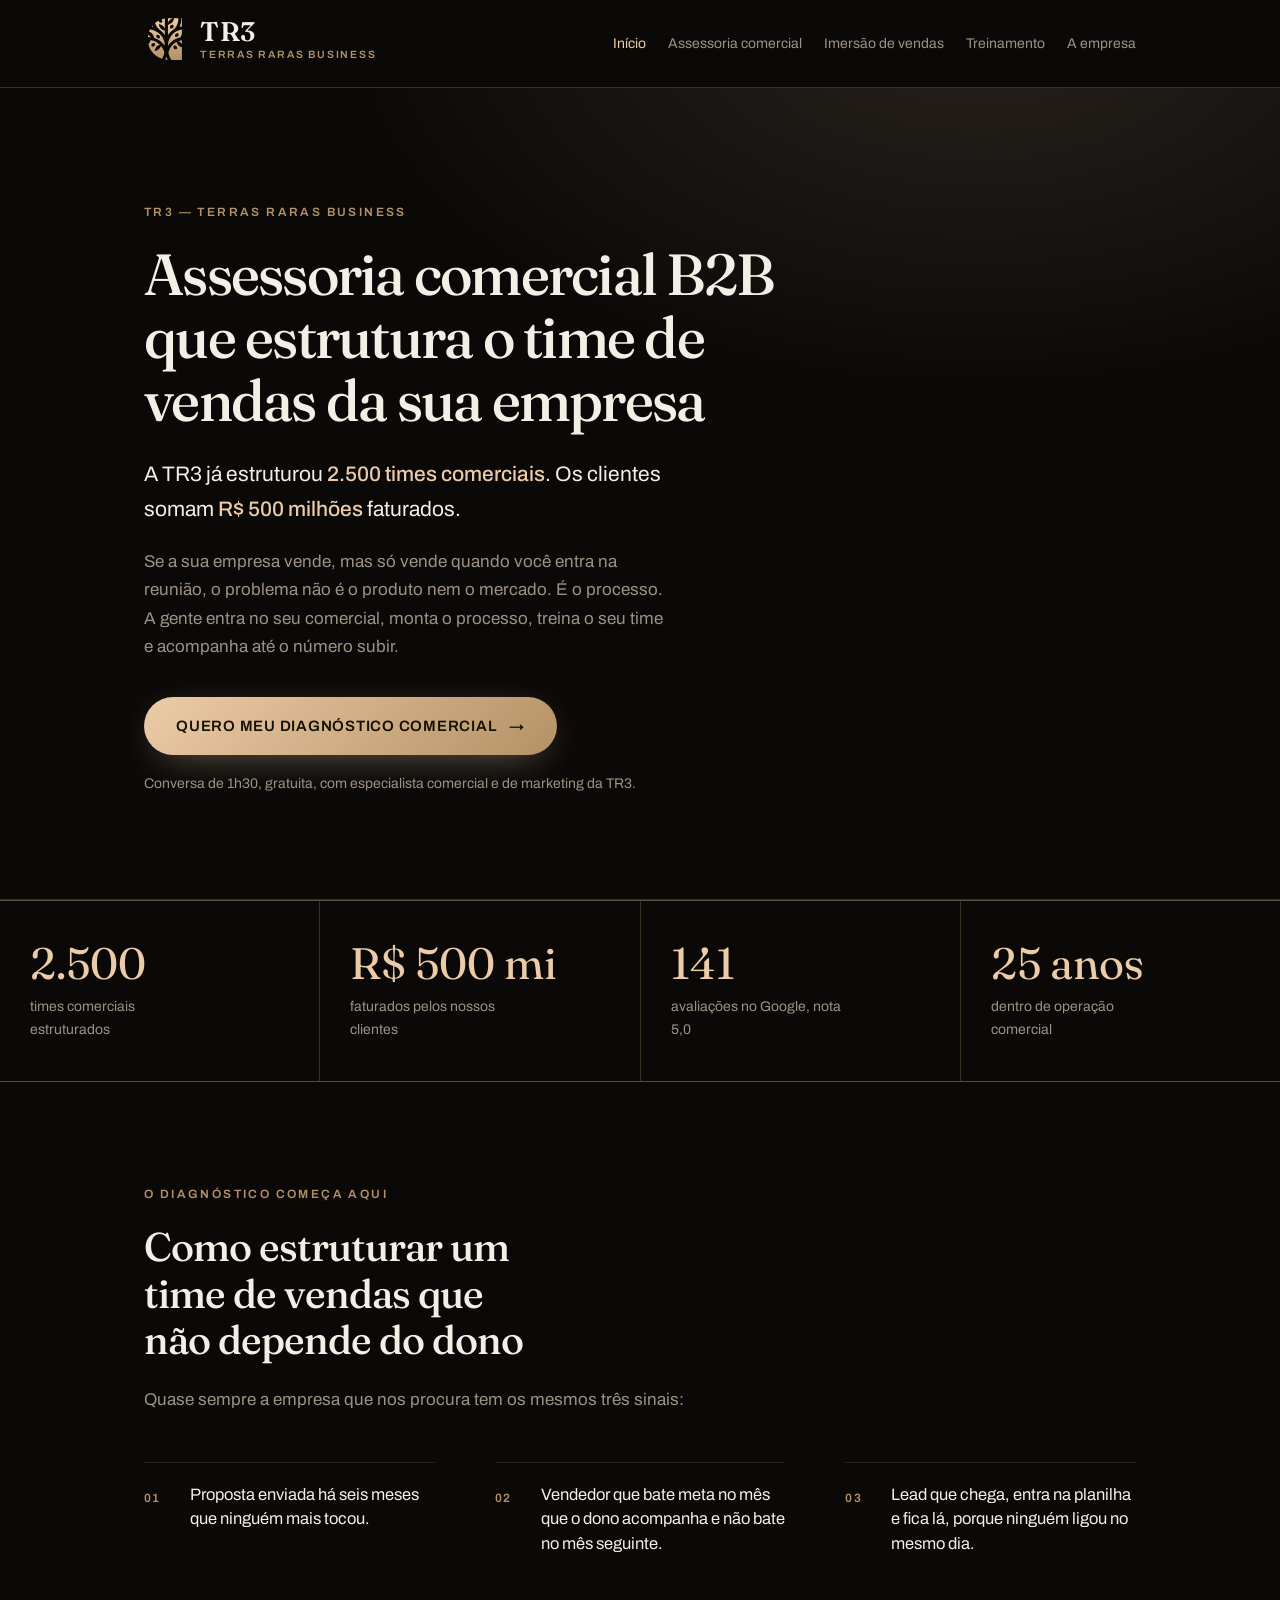
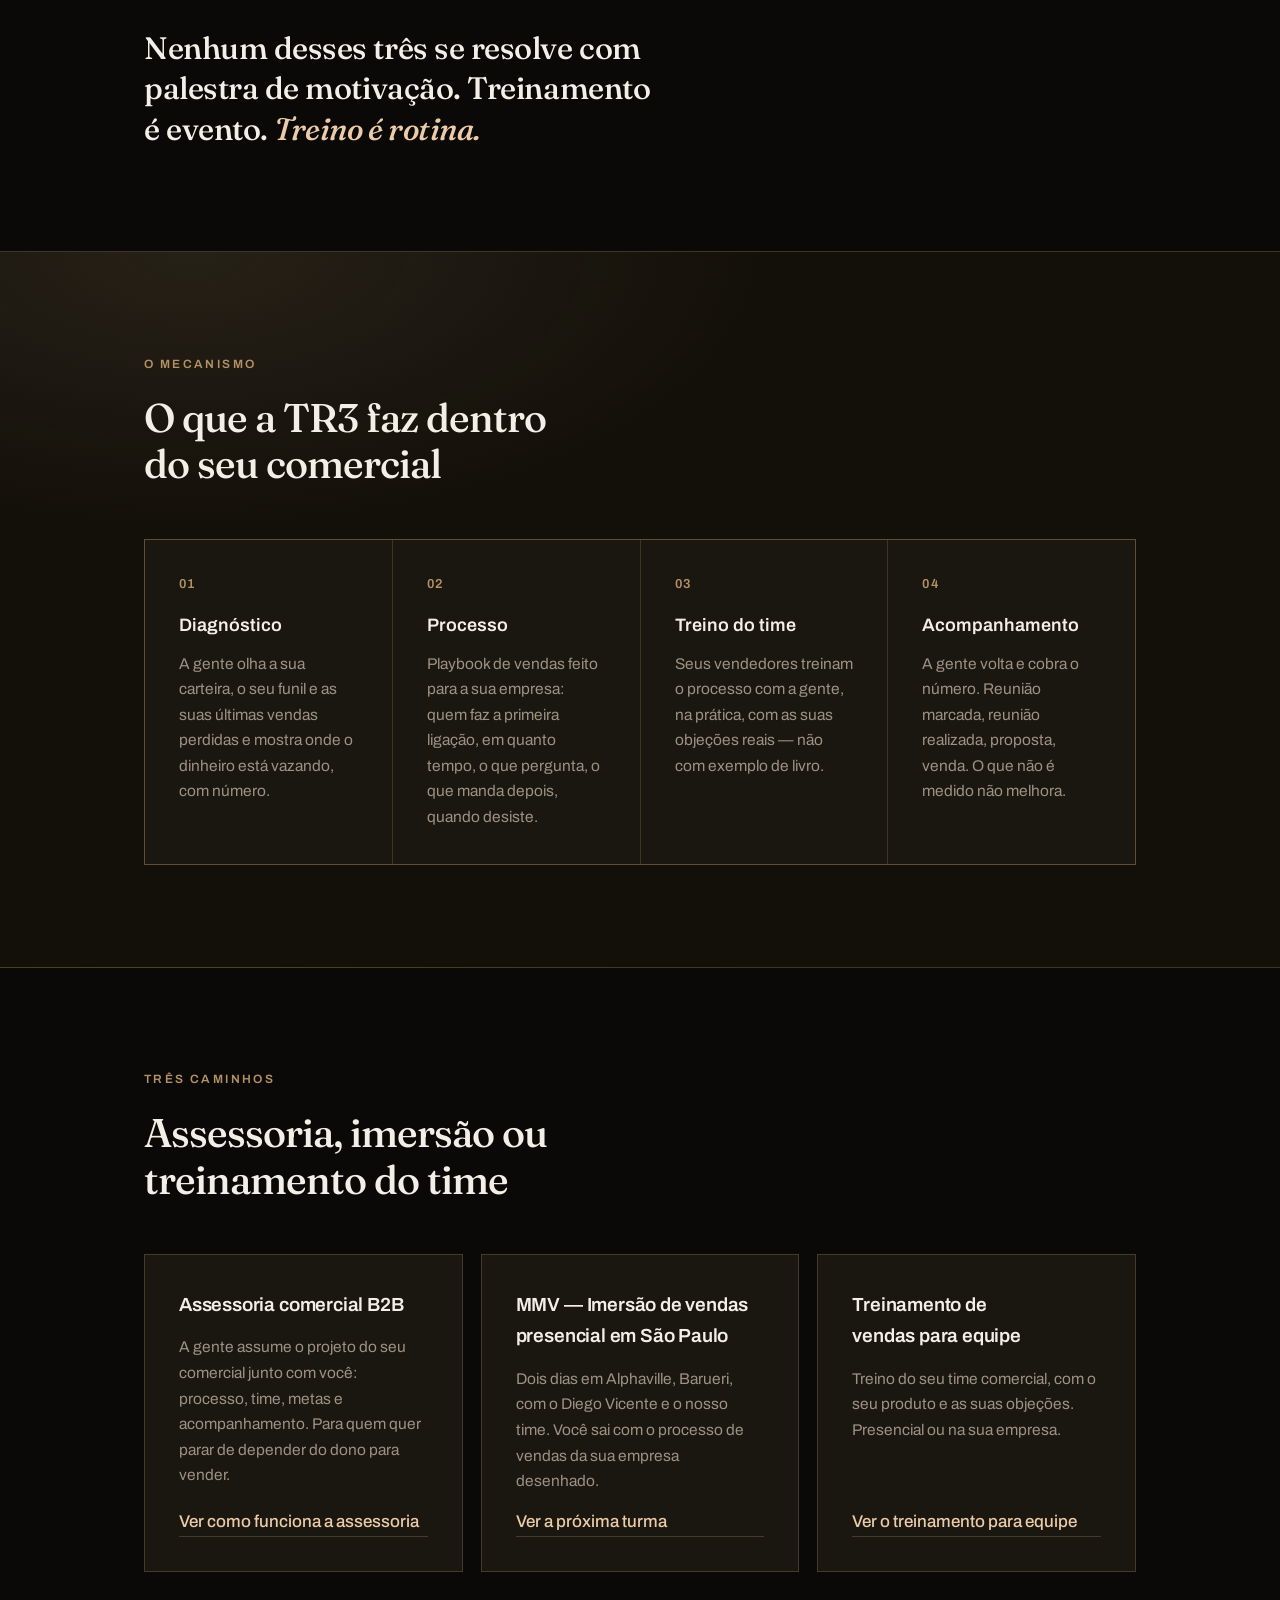
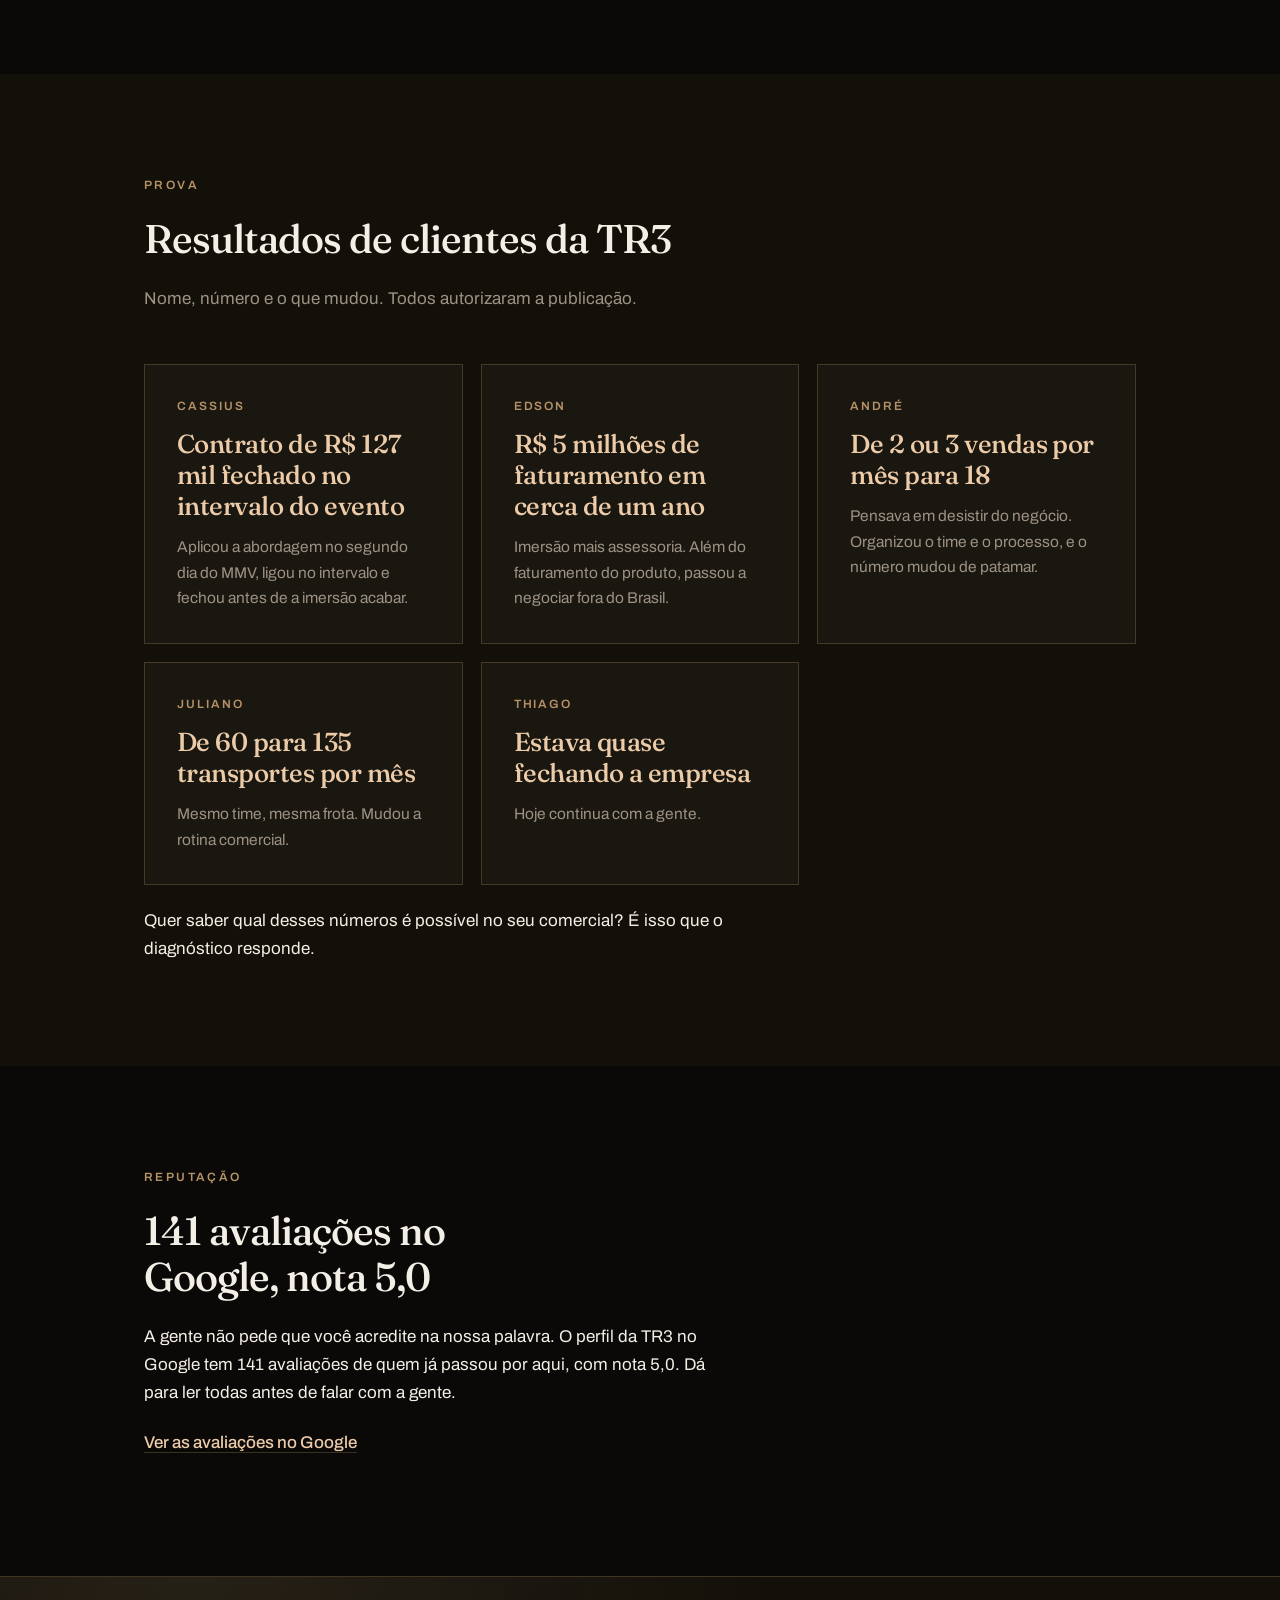
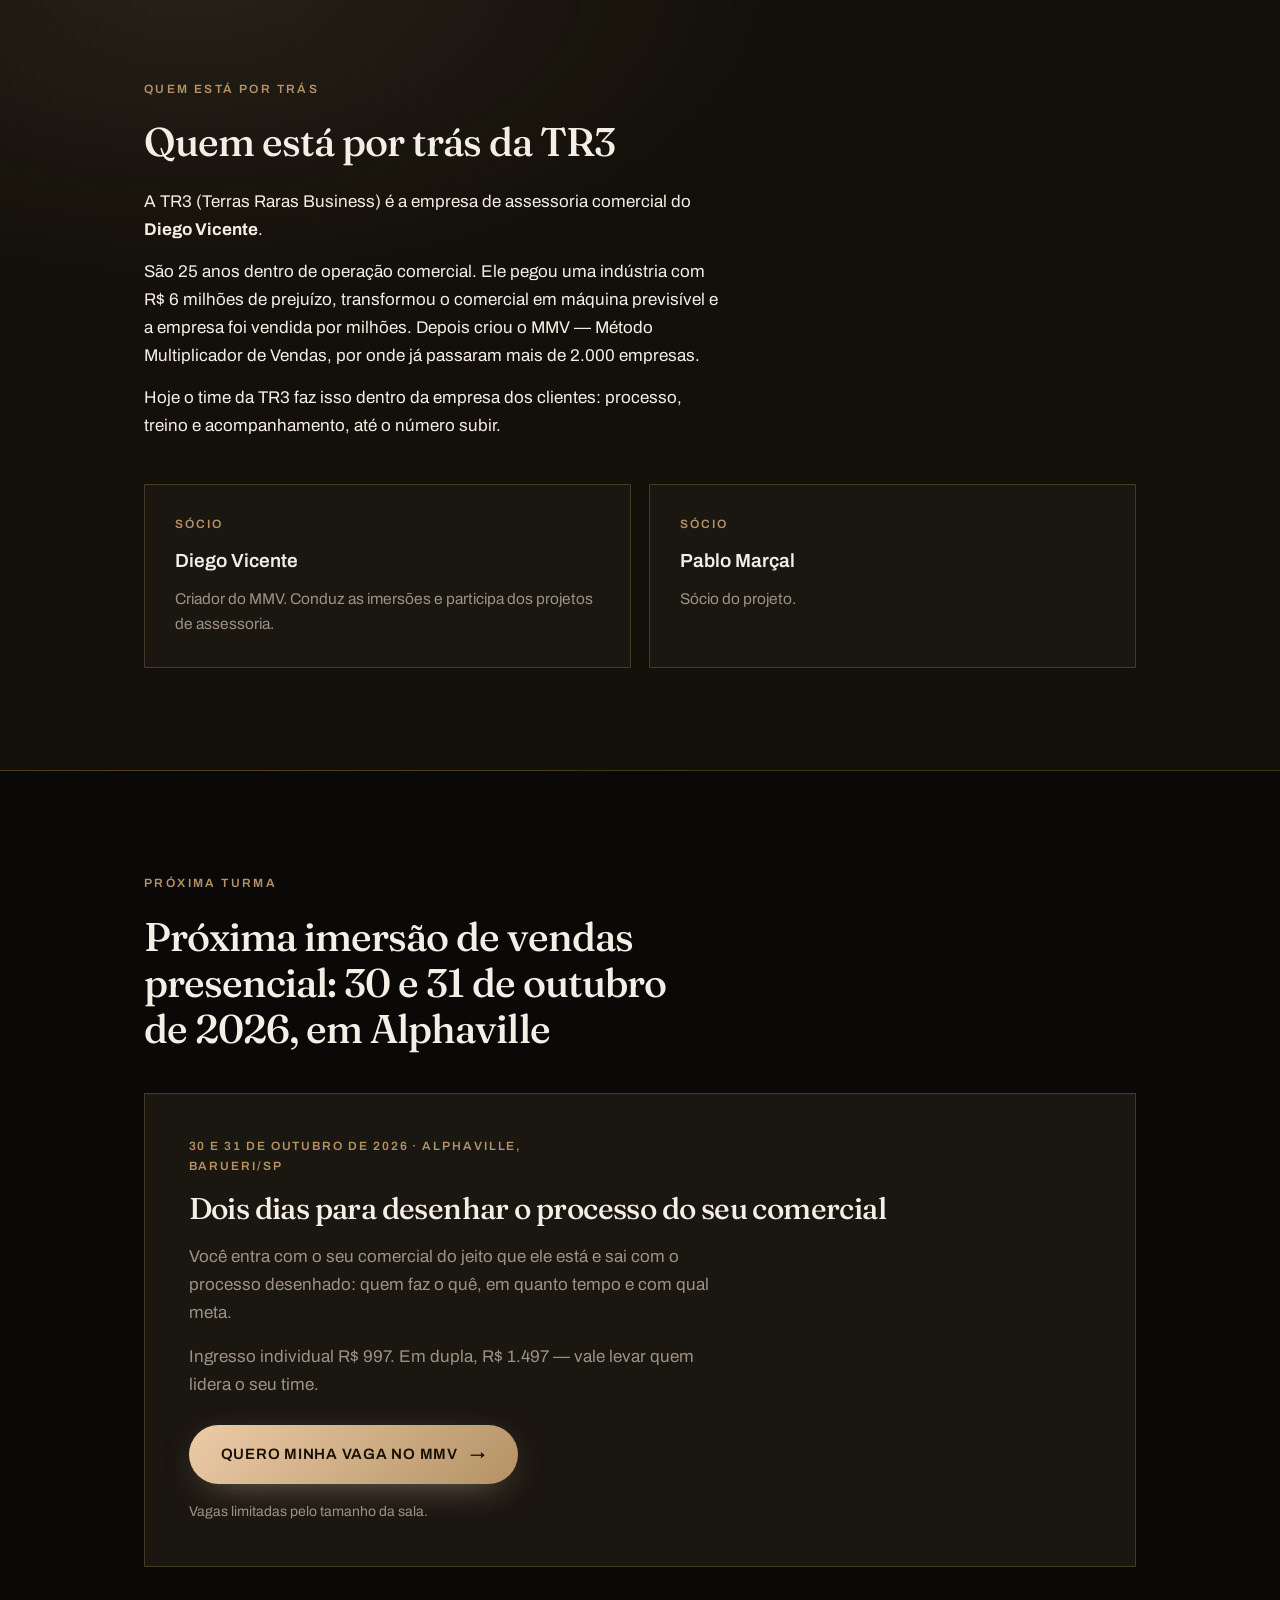
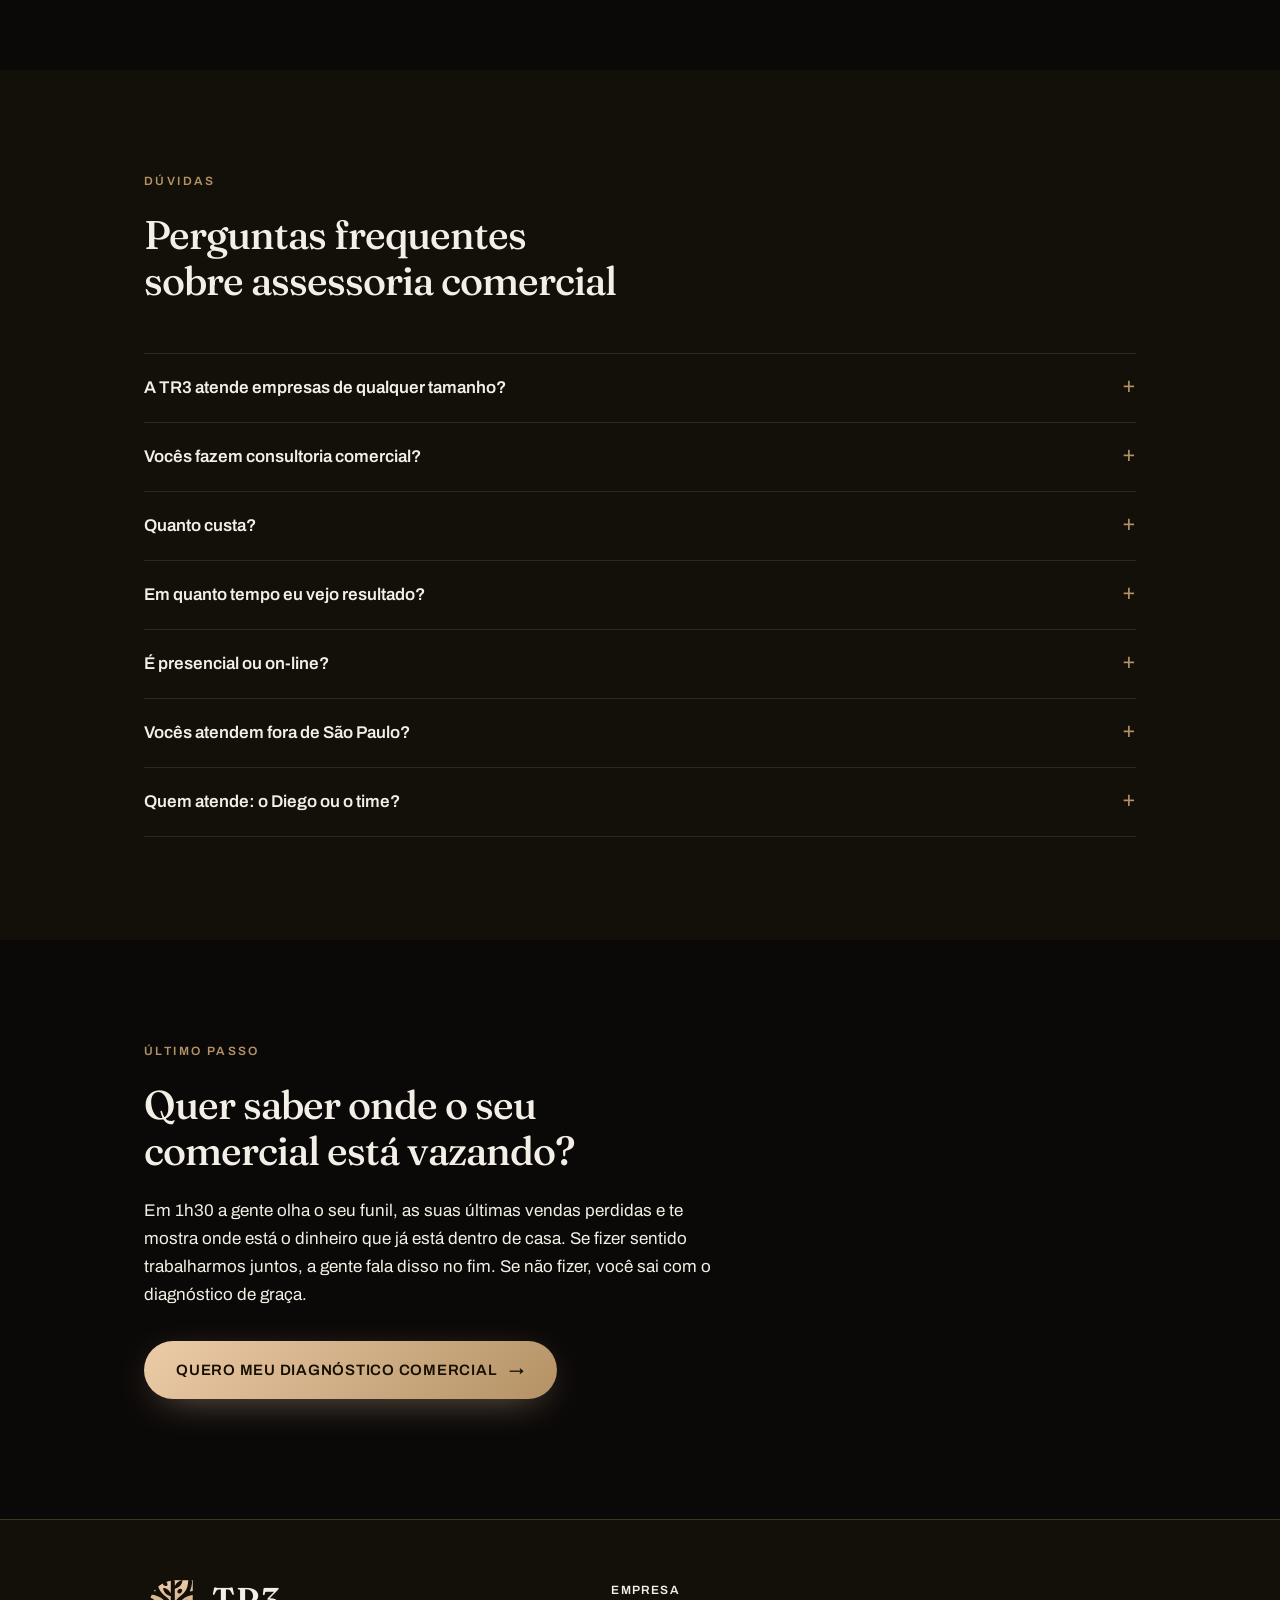
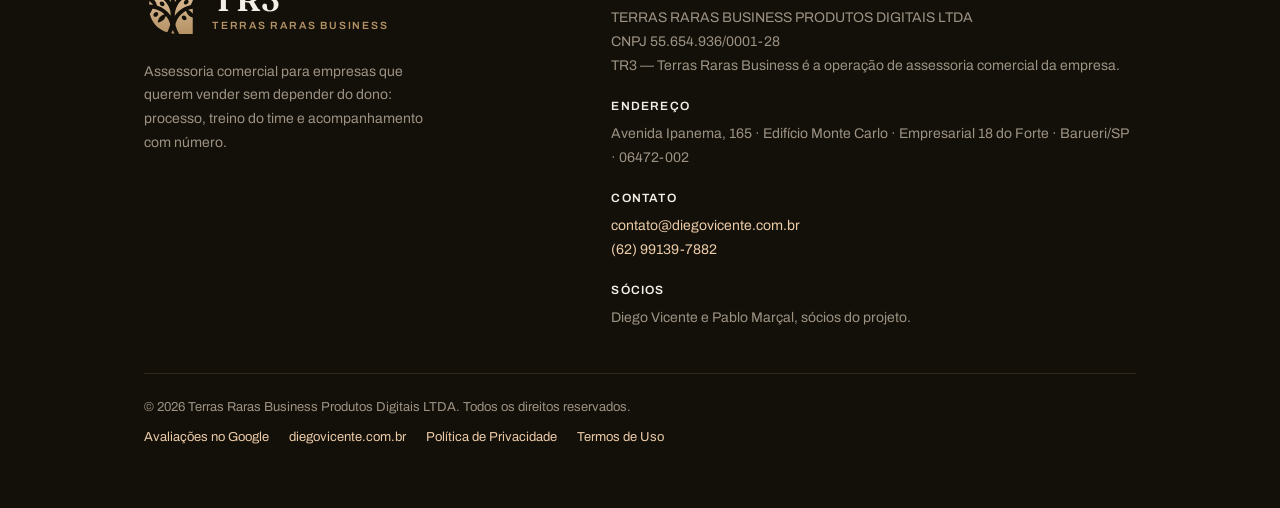
==== index.html @ c17bfd2a "Site institucional da TR3 (grupotr3.com.br) Cinco páginas estáticas no visual preto e dourado da mar" ====
<!doctype html>
<html lang="pt-BR">
<head>
<meta charset="utf-8">
<meta name="viewport" content="width=device-width, initial-scale=1, viewport-fit=cover">
<title>TR3 | Assessoria Comercial B2B e Imersão de Vendas</title>
<meta name="description" content="Assessoria comercial B2B e imersão de vendas presencial. A TR3 já estruturou 2.500 times comerciais. Diagnóstico gratuito de 1h30 com especialista.">
<link rel="canonical" href="https://grupotr3.com.br/">
<meta property="og:type" content="website">
<meta property="og:locale" content="pt_BR">
<meta property="og:site_name" content="TR3 — Terras Raras Business">
<meta property="og:title" content="TR3 | Assessoria Comercial B2B e Imersão de Vendas">
<meta property="og:description" content="Assessoria comercial B2B e imersão de vendas presencial. A TR3 já estruturou 2.500 times comerciais. Diagnóstico gratuito de 1h30 com especialista.">
<meta property="og:url" content="https://grupotr3.com.br/">
<link rel="preconnect" href="https://fonts.googleapis.com">
<link rel="preconnect" href="https://fonts.gstatic.com" crossorigin>
<link rel="stylesheet" href="https://fonts.googleapis.com/css2?family=Fraunces:ital,opsz,wght@0,9..144,400;0,9..144,500;0,9..144,600;1,9..144,500&family=Archivo:wght@400;500;600&display=swap">
<link rel="stylesheet" href="/assets/site.css">
<script type="application/ld+json">{
  "@context":"https://schema.org",
  "@type":["Organization","LocalBusiness"],
  "name":"TR3 — Terras Raras Business",
  "alternateName":["Terras Raras Business - TR3","TR3 Assessoria Comercial"],
  "legalName":"TERRAS RARAS BUSINESS PRODUTOS DIGITAIS LTDA",
  "taxID":"55.654.936/0001-28",
  "url":"https://grupotr3.com.br/",
  "telephone":"+55 62 99139-7882",
  "email":"contato@diegovicente.com.br",
  "address":{"@type":"PostalAddress","streetAddress":"Avenida Ipanema, 165 — Edifício Monte Carlo",
    "addressLocality":"Barueri","addressRegion":"SP","postalCode":"06472-002","addressCountry":"BR"},
  "sameAs":["https://diegovicente.com.br/","https://www.google.com/maps/place/?q=place_id:ChIJMy0aVngDz5QRdP8iKXaQ4cY"],
  "founder":{"@type":"Person","name":"Diego Vicente"},
  "description":"Assessoria comercial B2B: processo de vendas, treino de time comercial e acompanhamento com indicador. Realiza o MMV — Método Multiplicador de Vendas, imersão de vendas presencial em Alphaville, Barueri."
}</script>
<script type="application/ld+json">{"@context":"https://schema.org","@type":"FAQPage","mainEntity":[{"@type":"Question","name":"A TR3 atende empresas de qualquer tamanho?","acceptedAnswer":{"@type":"Answer","text":"A gente trabalha melhor com empresa que já vende e quer previsibilidade: tem time comercial, ou pelo menos um vendedor além do dono. Se você ainda vende sozinho, a imersão resolve mais que a assessoria."}},{"@type":"Question","name":"Vocês fazem consultoria comercial?","acceptedAnswer":{"@type":"Answer","text":"O que a TR3 faz é assessoria comercial, que é diferente de consultoria. Consultoria entrega diagnóstico e relatório e vai embora. Assessoria fica: a gente monta o processo, treina o seu time e volta toda semana cobrar o número. O diagnóstico é só a porta de entrada."}},{"@type":"Question","name":"Quanto custa?","acceptedAnswer":{"@type":"Answer","text":"A imersão MMV tem preço público: R$ 997 por pessoa. A assessoria é orçada depois do diagnóstico, porque depende do tamanho do time e do tempo de acompanhamento. O diagnóstico é gratuito e não tem compromisso."}},{"@type":"Question","name":"Em quanto tempo eu vejo resultado?","acceptedAnswer":{"@type":"Answer","text":"Processo e treino começam a mudar a rotina do time nas primeiras semanas. No evento já teve cliente fechando contrato no intervalo. Mas número de verdade é o que se sustenta por três meses, e é isso que a gente acompanha."}},{"@type":"Question","name":"É presencial ou on-line?","acceptedAnswer":{"@type":"Answer","text":"A imersão é presencial em Alphaville. A assessoria e o treinamento do time funcionam nos dois formatos, inclusive dentro da sua empresa."}},{"@type":"Question","name":"Vocês atendem fora de São Paulo?","acceptedAnswer":{"@type":"Answer","text":"Sim. A imersão acontece em Alphaville e recebe empresário de todo o Brasil; assessoria e treinamento são feitos onde o seu time está."}},{"@type":"Question","name":"Quem atende: o Diego ou o time?","acceptedAnswer":{"@type":"Answer","text":"O diagnóstico é com um especialista comercial e de marketing da TR3. O Diego conduz a imersão e participa dos projetos de assessoria."}}]}</script>
<script type="application/ld+json">{"@context": "https://schema.org", "@type": "Event", "name": "MMV — Método Multiplicador de Vendas", "description": "Imersão de vendas presencial de dois dias em Alphaville, Barueri/SP.", "startDate": "2026-10-30T09:00-03:00", "endDate": "2026-10-31T19:00-03:00", "eventAttendanceMode": "https://schema.org/OfflineEventAttendanceMode", "eventStatus": "https://schema.org/EventScheduled", "location": {"@type": "Place", "name": "Alphaville, Barueri", "address": {"@type": "PostalAddress", "addressLocality": "Barueri", "addressRegion": "SP", "addressCountry": "BR"}}, "organizer": {"@type": "Organization", "name": "TR3 — Terras Raras Business", "url": "https://grupotr3.com.br/"}, "offers": {"@type": "Offer", "price": "997", "priceCurrency": "BRL", "availability": "https://schema.org/InStock", "url": "https://grupotr3.com.br/imersao-de-vendas-sao-paulo/"}}</script>
</head>
<body>
<header class="topbar">
  <div class="wrap">
    <a href="/" aria-label="TR3 — Terras Raras Business, página inicial"><span class="marca">
  <span class="marca-simbolo"><svg viewBox="0 0 393 393" role="img" aria-label="TR3" xmlns="http://www.w3.org/2000/svg"><defs><linearGradient id="gm" x1="196" y1="1" x2="196" y2="392" gradientUnits="userSpaceOnUse"><stop offset="0" stop-color="#ECCBA8"/><stop offset="1" stop-color="#B49265"/></linearGradient></defs><path fill="url(#gm)" d="m56.98,179.28c-6.62-.82-13.25-1.05-19.88-1.07.76-9.18,2.08-18.11,3.94-26.77,1.62,3.26,3.51,6.42,5.71,9.45,5.23,7.19,12.32,12.19,20.04,18.44-4.16,0-7.02.3-9.8-.05Zm130.13,30.97c5.53,15.39,8.45,31.27,6.6,48.3-1.43-.54-1.84-1.73-2.53-2.72-23.41-33.53-54.7-56.39-93.62-68.77-3.3-1.05-3.82-3.03-4.32-5.88-4.53-25.7-21.45-44.64-46.01-52.12,2.54-7.4,5.5-14.56,8.87-21.44,11.66.81,23.11,2.95,34.13,6.84,47.16,16.66,79.88,48.45,96.88,95.78Zm-37.77-33.35c-.04-11.28-10.45-21.26-22-21.07-8.48.13-13.17,4.84-13.27,13.33-.14,11.02,10.89,21.7,22.63,21.92,7.2.14,12.68-6.01,12.65-14.18Zm-112.6,33.25c.6-.34,1.19-.7,1.75-1.1.14-.1.15-.39.56-1.54-.82,0-1.63,0-2.45,0,.04.89.09,1.77.14,2.65ZM162.64,14.43c4.87,4.17,8.4,10.19,8.57,16.04.24,8.23-5.32,13.92-13.64,13.96-10.43.05-19.82-8.31-21.44-18.44-11.82,6.2-22.78,13.46-32.77,21.71,6.85,23.22,20.21,43.48,40.16,60.65,9.09,7.83,19.07,14.55,27.61,23.11,8.3,8.33,15.23,17.75,23.82,28.77,0-14.93.04-27.75-.02-40.58-.02-3.72-3.23-2.93-5.42-3.51-26.85-7.11-43.72-23.86-49.83-51.21-1.33-5.96-.35-7.95,6.42-6.56,19.75,4.06,34.28,14.96,44.56,31.98,1.01,1.68,1.89,3.44,2.86,5.14.08.14.38.17,1.56.64,0-4.34,0-8.34,0-12.35,0-24.8.12-49.6-.11-74.39-.01-1.52.08-2.78.36-3.8-11.36,2.18-22.27,5.14-32.68,8.84Zm26.05,300.53c1.1,3.67,2.53,7.52,1.6,11.55-4.45,19.22-11.17,37.54-20.96,54.64-65.47-20.86-112.21-70.04-127.55-135.87,7.45-7.48,12.9-17.11,16.22-28.96,1.82-6.52,4.48-8.16,10.58-7.05,27.91,5.08,52.66,16.71,74.12,35.25,6.78,5.86,6.53,5.94-1.61,9.26-22.09,9.01-35.43,25.44-40.3,48.74-.97,4.62-.39,7.65,5.9,6.18,12.95-3.02,24.41-8.34,34.09-17.76,8.51-8.28,13.35-18.56,17.84-29.55,1.05.84,1.94,1.31,2.52,2.03,12.46,15.43,21.88,32.52,27.56,51.54Zm-85.11-67.96c-.02-8.36-5.67-14.29-13.53-14.2-10.95.13-21.68,10.84-21.85,21.82-.13,8.13,5.44,13.56,13.95,13.59,10.28.04,21.45-11.02,21.43-21.21ZM354.69,1.18v78.64c-6.98,1-13.88,2.45-20.82,3.08-.77-2.6.59-3.95,1.3-5.44,8.04-17.01,12.84-34.95,14.18-53.66,1.52-21.19,1.21-21.22-19.66-21.15-1.23,0-2.46.08-3.68,0-3.51-.25-4.67,1.44-4.74,4.83-.11,5.13-.63,10.25-1.07,15.36-3.17,37.37-20.56,66.95-49.85,89.73-14,10.89-27.26,22.41-37.76,36.83-2.24,3.07-4.68,6-8.36,10.7,0-30.85.27-59.33-.19-87.79-.12-7.28,1.58-10.38,9.05-12.45,25.45-7.05,40.62-24.46,46.56-50,1.56-6.69.15-8.09-6.67-6.61-19.47,4.23-34.45,14.73-44.31,32.24-.98,1.75-1.18,4.28-4.47,4.77,0-10.74-.11-21.24.05-31.74.06-4.31-1.33-6.27-5.96-5.98-1.33.08-2.66.15-3.99.19,9.31-1.03,18.88-1.56,28.68-1.56h111.7Zm-76.91,75.94c.12-9.36-5.35-14.5-14.75-13.88-7.78.51-16.85,7.66-19.23,15.15-3.62,11.42,2.91,21.02,13.77,20.23,10.75-.78,20.08-10.71,20.21-21.49Zm-191.98,4.82c-1.7-4.06-3.36-8.08-4.94-12.11-2.97,3.48-5.81,7.08-8.51,10.79,4.27.93,8.61,2.26,13.45,1.32Zm249.33,30.94c6.47-2.01,13-3.3,19.56-4.12v43.25c-4.68,6.61-8.21,14.38-10.58,23.28-1.27,4.77-3.24,6.59-8.04,7.72-31.64,7.46-59.66,21.88-83.47,44.29-10.11,9.51-18.74,20.31-28.08,32.11,0-5.62-.34-9.77.08-13.84.65-6.32,1.3-12.71,2.86-18.84,14.72-57.92,50.38-96.07,107.68-113.85Zm-10.48,43.86c0-8.82-4.74-13.73-13.4-13.87-10.95-.18-22.1,11.19-21.91,22.34.13,7.64,5.87,13.1,13.72,13.05,11.32-.08,21.58-10.31,21.59-21.52Zm30.04,116.95v118.46h-98.28c-11.28-17.23-19.36-36.19-25.22-56.33-1.62-5.57-3.46-11.22-1.68-17.29,11.56-39.46,34.9-69.67,70.35-90.62,4.94-2.92,6.51-2,8.4,3.38,7.95,22.61,23.53,36.63,46.44,42.41Zm-44.69,7.01c.35-11.71-9.71-22.59-21.08-22.8-7.86-.15-13.84,5.11-14.38,12.64-.72,10.23,10.37,22.35,20.79,22.7,9.04.31,14.42-4.29,14.67-12.53Zm12.08-63.77c.89,3.38,3.6,3.12,5.36,4.03,11.6,6.07,20.81,13.94,27.25,23.96v-36.24c-5.53.71-11.03,1.78-16.49,3.39-5.35,1.58-10.68,3.22-16.11,4.85Zm-112.49,146.64c-3.9,8.81-7.54,16.92-11.53,24.67,7.96,1.43,16.14,2.48,24.52,3.12-3.16-5.8-6.04-11.74-8.59-17.88-1.2-2.9-2.54-5.73-4.39-9.91Z"/></svg></span>
  <span class="marca-texto"><strong>TR3</strong><em>Terras Raras Business</em></span>
</span></a>
    <nav class="nav"><a href="/" aria-current="page">Início</a><a href="/assessoria-comercial-b2b/">Assessoria comercial</a><a href="/imersao-de-vendas-sao-paulo/">Imersão de vendas</a><a href="/treinamento-de-vendas-para-equipe/">Treinamento</a><a href="/a-empresa/">A empresa</a></nav>
  </div>
</header>
<main>
<div class="hero">
  <div class="wrap">
    <p class="eyebrow">TR3 — Terras Raras Business</p>
    <h1>Assessoria comercial B2B que estrutura o time de vendas da sua empresa</h1>
    <p class="hero-sub">A TR3 já estruturou <strong>2.500 times comerciais</strong>. Os clientes somam
      <strong>R$ 500 milhões</strong> faturados.</p>
    <p class="hero-body">Se a sua empresa vende, mas só vende quando você entra na reunião, o problema
      não é o produto nem o mercado. É o processo. A gente entra no seu comercial, monta o processo,
      treina o seu time e acompanha até o número subir.</p>
    <p class="hero-actions"><a class="cta" href="https://diegovicente.com.br/?utm_source=grupotr3&utm_medium=organico&utm_campaign=institucional&utm_content=home-topo#agendar">Quero meu diagnóstico comercial <span class="arrow">&rarr;</span></a></p>
    <p class="cta-note">Conversa de 1h30, gratuita, com especialista comercial e de marketing da TR3.</p>
  </div>
</div>

<div class="marks">
  <div class="mark"><div class="fig">2.500</div><p>times comerciais estruturados</p></div>
  <div class="mark"><div class="fig">R$ 500 mi</div><p>faturados pelos nossos clientes</p></div>
  <div class="mark"><div class="fig">141</div><p>avaliações no Google, nota 5,0</p></div>
  <div class="mark"><div class="fig">25 anos</div><p>dentro de operação comercial</p></div>
</div>

<section>
  <div class="wrap">
    <p class="eyebrow">O diagnóstico começa aqui</p>
    <h2>Como estruturar um time de vendas que não depende do dono</h2>
    <p class="lead-muted">Quase sempre a empresa que nos procura tem os mesmos três sinais:</p>
    <ul class="signs">
      <li>Proposta enviada há seis meses que ninguém mais tocou.</li>
      <li>Vendedor que bate meta no mês que o dono acompanha e não bate no mês seguinte.</li>
      <li>Lead que chega, entra na planilha e fica lá, porque ninguém ligou no mesmo dia.</li>
    </ul>
    <p class="verdict">Nenhum desses três se resolve com palestra de motivação. Treinamento é evento.
      <em>Treino é rotina.</em></p>
  </div>
</section>

<section class="band-2">
  <div class="wrap">
    <p class="eyebrow">O mecanismo</p>
    <h2>O que a TR3 faz dentro do seu comercial</h2>
    <ol class="steps">
      <li><h3>Diagnóstico</h3><p>A gente olha a sua carteira, o seu funil e as suas últimas vendas
        perdidas e mostra onde o dinheiro está vazando, com número.</p></li>
      <li><h3>Processo</h3><p>Playbook de vendas feito para a sua empresa: quem faz a primeira ligação,
        em quanto tempo, o que pergunta, o que manda depois, quando desiste.</p></li>
      <li><h3>Treino do time</h3><p>Seus vendedores treinam o processo com a gente, na prática, com as
        suas objeções reais — não com exemplo de livro.</p></li>
      <li><h3>Acompanhamento</h3><p>A gente volta e cobra o número. Reunião marcada, reunião realizada,
        proposta, venda. O que não é medido não melhora.</p></li>
    </ol>
  </div>
</section>

<section>
  <div class="wrap">
    <p class="eyebrow">Três caminhos</p>
    <h2>Assessoria, imersão ou treinamento do time</h2>
    <div class="paths">
      <div class="path">
        <h3>Assessoria comercial B2B</h3>
        <p>A gente assume o projeto do seu comercial junto com você: processo, time, metas e
          acompanhamento. Para quem quer parar de depender do dono para vender.</p>
        <a class="linkgold" href="/assessoria-comercial-b2b/">Ver como funciona a assessoria</a>
      </div>
      <div class="path">
        <h3>MMV — Imersão de vendas presencial em São Paulo</h3>
        <p>Dois dias em Alphaville, Barueri, com o Diego Vicente e o nosso time. Você sai com o processo
          de vendas da sua empresa desenhado.</p>
        <a class="linkgold" href="/imersao-de-vendas-sao-paulo/">Ver a próxima turma</a>
      </div>
      <div class="path">
        <h3>Treinamento de vendas para equipe</h3>
        <p>Treino do seu time comercial, com o seu produto e as suas objeções. Presencial ou na sua
          empresa.</p>
        <a class="linkgold" href="/treinamento-de-vendas-para-equipe/">Ver o treinamento para equipe</a>
      </div>
    </div>
  </div>
</section>

<section class="band">
  <div class="wrap">
    <p class="eyebrow">Prova</p>
    <h2>Resultados de clientes da TR3</h2>
    <p class="lead-muted">Nome, número e o que mudou. Todos autorizaram a publicação.</p>
    <div class="cases">
      <div class="case">
        <p class="who">Cassius</p>
        <p class="num">Contrato de R$ 127 mil fechado no intervalo do evento</p>
        <p>Aplicou a abordagem no segundo dia do MMV, ligou no intervalo e fechou antes de a imersão
          acabar.</p>
      </div>
      <div class="case">
        <p class="who">Edson</p>
        <p class="num">R$ 5 milhões de faturamento em cerca de um ano</p>
        <p>Imersão mais assessoria. Além do faturamento do produto, passou a negociar fora do Brasil.</p>
      </div>
      <div class="case">
        <p class="who">André</p>
        <p class="num">De 2 ou 3 vendas por mês para 18</p>
        <p>Pensava em desistir do negócio. Organizou o time e o processo, e o número mudou de patamar.</p>
      </div>
      <div class="case">
        <p class="who">Juliano</p>
        <p class="num">De 60 para 135 transportes por mês</p>
        <p>Mesmo time, mesma frota. Mudou a rotina comercial.</p>
      </div>
      <div class="case">
        <p class="who">Thiago</p>
        <p class="num">Estava quase fechando a empresa</p>
        <p>Hoje continua com a gente.</p>
      </div>
    </div>
    <p class="lead">Quer saber qual desses números é possível no seu comercial? É isso que o
      diagnóstico responde.</p>
  </div>
</section>

<section>
  <div class="wrap">
    <p class="eyebrow">Reputação</p>
    <h2>141 avaliações no Google, nota 5,0</h2>
    <p class="lead">A gente não pede que você acredite na nossa palavra. O perfil da TR3 no Google tem
      141 avaliações de quem já passou por aqui, com nota 5,0. Dá para ler todas antes de falar com a
      gente.</p>
    <p style="margin-top:22px"><a class="linkgold" href="https://www.google.com/maps/place/?q=place_id:ChIJMy0aVngDz5QRdP8iKXaQ4cY" rel="noopener">Ver as avaliações no Google</a></p>
  </div>
</section>

<section class="band-2">
  <div class="wrap">
    <p class="eyebrow">Quem está por trás</p>
    <h2>Quem está por trás da TR3</h2>
    <div class="lead">
      <p>A TR3 (Terras Raras Business) é a empresa de assessoria comercial do <strong>Diego
        Vicente</strong>.</p>
      <p>São 25 anos dentro de operação comercial. Ele pegou uma indústria com R$ 6 milhões de prejuízo,
        transformou o comercial em máquina previsível e a empresa foi vendida por milhões. Depois criou
        o MMV — Método Multiplicador de Vendas, por onde já passaram mais de 2.000 empresas.</p>
      <p>Hoje o time da TR3 faz isso dentro da empresa dos clientes: processo, treino e acompanhamento,
        até o número subir.</p>
    </div>
    <div class="people">
      <div class="person">
        <p class="role">Sócio</p>
        <h3>Diego Vicente</h3>
        <p>Criador do MMV. Conduz as imersões e participa dos projetos de assessoria.</p>
      </div>
      <div class="person">
        <p class="role">Sócio</p>
        <h3>Pablo Marçal</h3>
        <p>Sócio do projeto.</p>
      </div>
    </div>
  </div>
</section>

<!-- ATUALIZAR A CADA TURMA -->
<section>
  <div class="wrap">
    <p class="eyebrow">Próxima turma</p>
    <h2>Próxima imersão de vendas presencial: 30 e 31 de outubro de 2026, em Alphaville</h2>
    <div class="event">
      <p class="when">30 e 31 de outubro de 2026 &middot; Alphaville, Barueri/SP</p>
      <h3>Dois dias para desenhar o processo do seu comercial</h3>
      <p>Você entra com o seu comercial do jeito que ele está e sai com o processo desenhado: quem faz o
        quê, em quanto tempo e com qual meta.</p>
      <p>Ingresso individual R$ 997. Em dupla, R$ 1.497 — vale levar quem lidera o seu time.</p>
      <p style="margin-top:26px"><a class="cta" href="https://diegovicente.com.br/?utm_source=grupotr3&utm_medium=organico&utm_campaign=institucional&utm_content=home-mmv-out26#agendar">Quero minha vaga no MMV <span class="arrow">&rarr;</span></a></p>
      <p class="cta-note">Vagas limitadas pelo tamanho da sala.</p>
    </div>
  </div>
</section>

<section class="band">
  <div class="wrap">
    <p class="eyebrow">Dúvidas</p>
    <h2>Perguntas frequentes sobre assessoria comercial</h2>
    <div class="faq"><details><summary>A TR3 atende empresas de qualquer tamanho?</summary><p>A gente trabalha melhor com empresa que já vende e quer previsibilidade: tem time comercial, ou pelo menos um vendedor além do dono. Se você ainda vende sozinho, a imersão resolve mais que a assessoria.</p></details><details><summary>Vocês fazem consultoria comercial?</summary><p>O que a TR3 faz é assessoria comercial, que é diferente de consultoria. Consultoria entrega diagnóstico e relatório e vai embora. Assessoria fica: a gente monta o processo, treina o seu time e volta toda semana cobrar o número. O diagnóstico é só a porta de entrada.</p></details><details><summary>Quanto custa?</summary><p>A imersão MMV tem preço público: R$ 997 por pessoa. A assessoria é orçada depois do diagnóstico, porque depende do tamanho do time e do tempo de acompanhamento. O diagnóstico é gratuito e não tem compromisso.</p></details><details><summary>Em quanto tempo eu vejo resultado?</summary><p>Processo e treino começam a mudar a rotina do time nas primeiras semanas. No evento já teve cliente fechando contrato no intervalo. Mas número de verdade é o que se sustenta por três meses, e é isso que a gente acompanha.</p></details><details><summary>É presencial ou on-line?</summary><p>A imersão é presencial em Alphaville. A assessoria e o treinamento do time funcionam nos dois formatos, inclusive dentro da sua empresa.</p></details><details><summary>Vocês atendem fora de São Paulo?</summary><p>Sim. A imersão acontece em Alphaville e recebe empresário de todo o Brasil; assessoria e treinamento são feitos onde o seu time está.</p></details><details><summary>Quem atende: o Diego ou o time?</summary><p>O diagnóstico é com um especialista comercial e de marketing da TR3. O Diego conduz a imersão e participa dos projetos de assessoria.</p></details></div>
  </div>
</section>

<section>
  <div class="wrap">
    <p class="eyebrow">Último passo</p>
    <h2>Quer saber onde o seu comercial está vazando?</h2>
    <p class="lead">Em 1h30 a gente olha o seu funil, as suas últimas vendas perdidas e te mostra onde
      está o dinheiro que já está dentro de casa. Se fizer sentido trabalharmos juntos, a gente fala
      disso no fim. Se não fizer, você sai com o diagnóstico de graça.</p>
    <p style="margin-top:32px"><a class="cta" href="https://diegovicente.com.br/?utm_source=grupotr3&utm_medium=organico&utm_campaign=institucional&utm_content=home-final#agendar">Quero meu diagnóstico comercial <span class="arrow">&rarr;</span></a></p>
  </div>
</section>
</main>
<footer>
  <div class="wrap">
    <div class="foot-grid">
      <div>
        <span class="marca marca-foot">
  <span class="marca-simbolo"><svg viewBox="0 0 393 393" role="img" aria-label="TR3" xmlns="http://www.w3.org/2000/svg"><defs><linearGradient id="gmf" x1="196" y1="1" x2="196" y2="392" gradientUnits="userSpaceOnUse"><stop offset="0" stop-color="#ECCBA8"/><stop offset="1" stop-color="#B49265"/></linearGradient></defs><path fill="url(#gmf)" d="m56.98,179.28c-6.62-.82-13.25-1.05-19.88-1.07.76-9.18,2.08-18.11,3.94-26.77,1.62,3.26,3.51,6.42,5.71,9.45,5.23,7.19,12.32,12.19,20.04,18.44-4.16,0-7.02.3-9.8-.05Zm130.13,30.97c5.53,15.39,8.45,31.27,6.6,48.3-1.43-.54-1.84-1.73-2.53-2.72-23.41-33.53-54.7-56.39-93.62-68.77-3.3-1.05-3.82-3.03-4.32-5.88-4.53-25.7-21.45-44.64-46.01-52.12,2.54-7.4,5.5-14.56,8.87-21.44,11.66.81,23.11,2.95,34.13,6.84,47.16,16.66,79.88,48.45,96.88,95.78Zm-37.77-33.35c-.04-11.28-10.45-21.26-22-21.07-8.48.13-13.17,4.84-13.27,13.33-.14,11.02,10.89,21.7,22.63,21.92,7.2.14,12.68-6.01,12.65-14.18Zm-112.6,33.25c.6-.34,1.19-.7,1.75-1.1.14-.1.15-.39.56-1.54-.82,0-1.63,0-2.45,0,.04.89.09,1.77.14,2.65ZM162.64,14.43c4.87,4.17,8.4,10.19,8.57,16.04.24,8.23-5.32,13.92-13.64,13.96-10.43.05-19.82-8.31-21.44-18.44-11.82,6.2-22.78,13.46-32.77,21.71,6.85,23.22,20.21,43.48,40.16,60.65,9.09,7.83,19.07,14.55,27.61,23.11,8.3,8.33,15.23,17.75,23.82,28.77,0-14.93.04-27.75-.02-40.58-.02-3.72-3.23-2.93-5.42-3.51-26.85-7.11-43.72-23.86-49.83-51.21-1.33-5.96-.35-7.95,6.42-6.56,19.75,4.06,34.28,14.96,44.56,31.98,1.01,1.68,1.89,3.44,2.86,5.14.08.14.38.17,1.56.64,0-4.34,0-8.34,0-12.35,0-24.8.12-49.6-.11-74.39-.01-1.52.08-2.78.36-3.8-11.36,2.18-22.27,5.14-32.68,8.84Zm26.05,300.53c1.1,3.67,2.53,7.52,1.6,11.55-4.45,19.22-11.17,37.54-20.96,54.64-65.47-20.86-112.21-70.04-127.55-135.87,7.45-7.48,12.9-17.11,16.22-28.96,1.82-6.52,4.48-8.16,10.58-7.05,27.91,5.08,52.66,16.71,74.12,35.25,6.78,5.86,6.53,5.94-1.61,9.26-22.09,9.01-35.43,25.44-40.3,48.74-.97,4.62-.39,7.65,5.9,6.18,12.95-3.02,24.41-8.34,34.09-17.76,8.51-8.28,13.35-18.56,17.84-29.55,1.05.84,1.94,1.31,2.52,2.03,12.46,15.43,21.88,32.52,27.56,51.54Zm-85.11-67.96c-.02-8.36-5.67-14.29-13.53-14.2-10.95.13-21.68,10.84-21.85,21.82-.13,8.13,5.44,13.56,13.95,13.59,10.28.04,21.45-11.02,21.43-21.21ZM354.69,1.18v78.64c-6.98,1-13.88,2.45-20.82,3.08-.77-2.6.59-3.95,1.3-5.44,8.04-17.01,12.84-34.95,14.18-53.66,1.52-21.19,1.21-21.22-19.66-21.15-1.23,0-2.46.08-3.68,0-3.51-.25-4.67,1.44-4.74,4.83-.11,5.13-.63,10.25-1.07,15.36-3.17,37.37-20.56,66.95-49.85,89.73-14,10.89-27.26,22.41-37.76,36.83-2.24,3.07-4.68,6-8.36,10.7,0-30.85.27-59.33-.19-87.79-.12-7.28,1.58-10.38,9.05-12.45,25.45-7.05,40.62-24.46,46.56-50,1.56-6.69.15-8.09-6.67-6.61-19.47,4.23-34.45,14.73-44.31,32.24-.98,1.75-1.18,4.28-4.47,4.77,0-10.74-.11-21.24.05-31.74.06-4.31-1.33-6.27-5.96-5.98-1.33.08-2.66.15-3.99.19,9.31-1.03,18.88-1.56,28.68-1.56h111.7Zm-76.91,75.94c.12-9.36-5.35-14.5-14.75-13.88-7.78.51-16.85,7.66-19.23,15.15-3.62,11.42,2.91,21.02,13.77,20.23,10.75-.78,20.08-10.71,20.21-21.49Zm-191.98,4.82c-1.7-4.06-3.36-8.08-4.94-12.11-2.97,3.48-5.81,7.08-8.51,10.79,4.27.93,8.61,2.26,13.45,1.32Zm249.33,30.94c6.47-2.01,13-3.3,19.56-4.12v43.25c-4.68,6.61-8.21,14.38-10.58,23.28-1.27,4.77-3.24,6.59-8.04,7.72-31.64,7.46-59.66,21.88-83.47,44.29-10.11,9.51-18.74,20.31-28.08,32.11,0-5.62-.34-9.77.08-13.84.65-6.32,1.3-12.71,2.86-18.84,14.72-57.92,50.38-96.07,107.68-113.85Zm-10.48,43.86c0-8.82-4.74-13.73-13.4-13.87-10.95-.18-22.1,11.19-21.91,22.34.13,7.64,5.87,13.1,13.72,13.05,11.32-.08,21.58-10.31,21.59-21.52Zm30.04,116.95v118.46h-98.28c-11.28-17.23-19.36-36.19-25.22-56.33-1.62-5.57-3.46-11.22-1.68-17.29,11.56-39.46,34.9-69.67,70.35-90.62,4.94-2.92,6.51-2,8.4,3.38,7.95,22.61,23.53,36.63,46.44,42.41Zm-44.69,7.01c.35-11.71-9.71-22.59-21.08-22.8-7.86-.15-13.84,5.11-14.38,12.64-.72,10.23,10.37,22.35,20.79,22.7,9.04.31,14.42-4.29,14.67-12.53Zm12.08-63.77c.89,3.38,3.6,3.12,5.36,4.03,11.6,6.07,20.81,13.94,27.25,23.96v-36.24c-5.53.71-11.03,1.78-16.49,3.39-5.35,1.58-10.68,3.22-16.11,4.85Zm-112.49,146.64c-3.9,8.81-7.54,16.92-11.53,24.67,7.96,1.43,16.14,2.48,24.52,3.12-3.16-5.8-6.04-11.74-8.59-17.88-1.2-2.9-2.54-5.73-4.39-9.91Z"/></svg></span>
  <span class="marca-texto"><strong>TR3</strong><em>Terras Raras Business</em></span>
</span>
        <p class="foot-tag">Assessoria comercial para empresas que querem vender sem depender do dono:
        processo, treino do time e acompanhamento com número.</p>
      </div>
      <div>
        <p class="foot-block">
          <strong>Empresa</strong>
          TERRAS RARAS BUSINESS PRODUTOS DIGITAIS LTDA<br>
          CNPJ 55.654.936/0001-28<br>
          TR3 — Terras Raras Business é a operação de assessoria comercial da empresa.
        </p>
        <p class="foot-block">
          <strong>Endereço</strong>
          Avenida Ipanema, 165 &middot; Edifício Monte Carlo &middot; Empresarial 18 do Forte &middot; Barueri/SP &middot; 06472-002
        </p>
        <p class="foot-block">
          <strong>Contato</strong>
          <a href="mailto:contato@diegovicente.com.br">contato@diegovicente.com.br</a><br>
          <a href="tel:+5562991397882">(62) 99139-7882</a>
        </p>
        <p class="foot-block">
          <strong>Sócios</strong>
          Diego Vicente e Pablo Marçal, sócios do projeto.
          <!-- FOTO DOS SOCIOS: entra aqui quando o Diego enviar o arquivo -->
        </p>
      </div>
    </div>
    <div class="foot-legal">
      <span>&copy; 2026 Terras Raras Business Produtos Digitais LTDA. Todos os direitos reservados.</span>
      <span class="foot-links">
        <a href="https://www.google.com/maps/place/?q=place_id:ChIJMy0aVngDz5QRdP8iKXaQ4cY">Avaliações no Google</a>
        <a href="https://diegovicente.com.br/">diegovicente.com.br</a>
        <a href="https://diegovicente.com.br/politica-de-privacidade/">Política de Privacidade</a>
        <a href="https://diegovicente.com.br/termos-de-uso/">Termos de Uso</a>
      </span>
    </div>
  </div>
</footer>
</body>
</html>
---- assets/site.css ----
/* TR3 — Terras Raras Business */
:root{
  --ink:#0B0908; --surface:#131009; --surface-2:#1A1610;
  --gold:#B49265; --gold-bright:#ECCBA8; --gold-dim:rgba(180,146,101,.28);
  --text:#F4EFE6; --muted:#9C9284;
  --display:"Fraunces","Iowan Old Style",Georgia,serif;
  --body:"Archivo","Helvetica Neue",Arial,sans-serif;
  --gutter:clamp(20px,5vw,64px);
  color-scheme:dark;
}
*{box-sizing:border-box}
html{scroll-behavior:smooth}
body{margin:0;background:var(--ink);color:var(--text);font-family:var(--body);font-size:17px;line-height:1.65;-webkit-font-smoothing:antialiased}
img{max-width:100%;height:auto}
a{color:inherit}
.wrap{width:100%;max-width:1120px;margin-inline:auto;padding-inline:var(--gutter)}
section{padding-block:clamp(56px,8vw,112px)}
h1,h2,h3{font-family:var(--display);font-weight:500;font-variation-settings:"SOFT" 0,"WONK" 0;text-wrap:balance;margin:0}
.eyebrow{font-family:var(--body);font-size:12px;font-weight:600;letter-spacing:.2em;text-transform:uppercase;color:var(--gold);margin:0 0 20px}
.sr-only{position:absolute;width:1px;height:1px;padding:0;margin:-1px;overflow:hidden;clip:rect(0 0 0 0);white-space:nowrap;border:0}

/* topo */
.topbar{border-bottom:1px solid var(--gold-dim);padding-block:18px;position:relative;z-index:5}
.topbar .wrap{display:flex;align-items:center;justify-content:space-between;gap:20px;flex-wrap:wrap}
.marca{display:inline-flex;align-items:center;gap:14px;text-decoration:none}
.marca-simbolo{display:block;width:42px;flex:0 0 42px}
.marca-simbolo svg{display:block;width:100%;height:auto}
.marca-texto{display:flex;flex-direction:column;line-height:1}
.marca-texto strong{font-family:var(--display);font-weight:600;font-size:27px;letter-spacing:.02em;color:var(--text)}
.marca-texto em{font-style:normal;font-size:10.5px;font-weight:600;letter-spacing:.17em;text-transform:uppercase;color:var(--gold);margin-top:5px}
.marca-foot .marca-simbolo{width:54px;flex:0 0 54px}
.marca-foot .marca-texto strong{font-size:33px}
.nav{display:flex;flex-wrap:wrap;gap:6px 22px;font-size:14px}
.nav a{text-decoration:none;color:var(--muted)}
.nav a:hover,.nav a[aria-current="page"]{color:var(--gold-bright)}

/* botao */
.cta{display:inline-flex;align-items:center;gap:12px;padding:17px 32px;border:0;border-radius:999px;
  background:linear-gradient(135deg,var(--gold-bright),var(--gold));color:#160F02;font-family:var(--body);
  font-size:15px;font-weight:600;letter-spacing:.05em;text-transform:uppercase;text-decoration:none;cursor:pointer;
  transition:transform .2s ease,box-shadow .2s ease;box-shadow:0 10px 40px -18px rgba(236,203,168,.75)}
.cta:hover{transform:translateY(-2px);box-shadow:0 18px 50px -18px rgba(236,203,168,.95)}
.cta .arrow{transition:transform .2s ease}
.cta:hover .arrow{transform:translateX(4px)}
.cta-note{margin-top:16px;font-size:14px;color:var(--muted)}
.linkgold{color:var(--gold-bright);text-decoration:none;font-weight:500;border-bottom:1px solid var(--gold-dim)}
.linkgold:hover{border-bottom-color:var(--gold-bright)}

/* hero */
.hero{position:relative;overflow:hidden;padding-block:clamp(56px,9vw,120px) clamp(48px,7vw,92px);border-bottom:1px solid var(--gold-dim)}
.hero::before{content:"";position:absolute;inset:-30% -10% auto -10%;height:120%;
  background:radial-gradient(60% 55% at 72% 18%,rgba(236,203,168,.13),transparent 70%);pointer-events:none}
.hero .wrap{position:relative}
.hero h1{font-size:clamp(31px,5.2vw,58px);line-height:1.08;letter-spacing:-.03em;max-width:19ch}
.hero-sub{margin:26px 0 0;font-size:clamp(17px,2.1vw,21px);max-width:46ch;color:var(--text)}
.hero-sub strong{color:var(--gold-bright);font-weight:500}
.hero-body{margin:22px 0 0;max-width:52ch;color:var(--muted)}
.hero-actions{margin-top:36px}

/* numeros */
.marks{display:grid;grid-template-columns:repeat(4,1fr);gap:1px;background:var(--gold-dim);border-block:1px solid var(--gold-dim)}
.mark{background:var(--ink);padding:clamp(24px,3.4vw,40px) clamp(18px,2.4vw,30px)}
.mark .fig{font-family:var(--display);font-size:clamp(28px,3.8vw,44px);line-height:1;color:var(--gold-bright);font-variant-numeric:tabular-nums}
.mark p{margin:10px 0 0;font-size:14px;color:var(--muted);max-width:22ch}

/* blocos de texto */
.band{background:var(--surface)}
.band-2{background:radial-gradient(70% 60% at 15% 0%,rgba(236,203,168,.09),transparent 65%),var(--surface);border-block:1px solid var(--gold-dim)}
h2{font-size:clamp(26px,3.6vw,40px);line-height:1.16;letter-spacing:-.025em;max-width:22ch}
.lead{margin:22px 0 0;max-width:58ch;color:var(--text)}
.lead-muted{margin:22px 0 0;max-width:58ch;color:var(--muted)}
.lead p{margin:0 0 14px}
.lead p:last-child{margin-bottom:0}

/* lista de sintomas */
.signs{list-style:none;counter-reset:s;margin:clamp(32px,4vw,48px) 0 0;padding:0;display:grid;grid-template-columns:repeat(auto-fit,minmax(290px,1fr));column-gap:clamp(28px,5vw,60px)}
.signs li{counter-increment:s;display:grid;grid-template-columns:30px minmax(0,1fr);gap:16px;align-items:start;padding-block:20px;border-top:1px solid rgba(180,146,101,.18);font-size:16.5px;line-height:1.5}
.signs li::before{content:counter(s,decimal-leading-zero);font-size:12px;font-weight:600;letter-spacing:.1em;font-variant-numeric:tabular-nums;color:var(--gold);padding-top:6px}
.verdict{margin:clamp(36px,4vw,52px) 0 0;font-family:var(--display);font-weight:500;font-size:clamp(22px,2.9vw,31px);line-height:1.3;letter-spacing:-.015em;max-width:26ch}
.verdict em{font-style:italic;color:var(--gold-bright)}

/* passos */
.steps{list-style:none;counter-reset:p;margin:clamp(32px,4vw,52px) 0 0;padding:0;display:grid;grid-template-columns:repeat(auto-fit,minmax(230px,1fr));gap:1px;background:var(--gold-dim);border:1px solid var(--gold-dim)}
.steps li{counter-increment:p;background:var(--surface-2);padding:clamp(24px,2.8vw,34px)}
.steps li::before{content:counter(p,decimal-leading-zero);display:block;font-size:13px;font-weight:600;letter-spacing:.1em;color:var(--gold);margin-bottom:16px}
.steps h3{font-family:var(--body);font-weight:600;font-size:18px}
.steps p{margin:10px 0 0;color:var(--muted);font-size:15.5px}

/* caminhos */
.paths{margin:clamp(32px,4vw,52px) 0 0;display:grid;grid-template-columns:repeat(auto-fit,minmax(275px,1fr));gap:18px}
.path{border:1px solid var(--gold-dim);background:var(--surface-2);padding:clamp(26px,3vw,34px);display:flex;flex-direction:column;gap:14px}
.path h3{font-family:var(--body);font-weight:600;font-size:19px;letter-spacing:-.01em}
.path p{margin:0;color:var(--muted);font-size:15.5px;flex:1}

/* resultados */
.cases{margin:clamp(32px,4vw,52px) 0 0;display:grid;grid-template-columns:repeat(auto-fit,minmax(280px,1fr));gap:18px}
.case{border:1px solid var(--gold-dim);background:var(--surface-2);padding:clamp(24px,2.8vw,32px)}
.case .who{font-size:12px;font-weight:600;letter-spacing:.16em;text-transform:uppercase;color:var(--gold);margin:0 0 12px}
.case .num{font-family:var(--display);font-weight:500;font-size:clamp(20px,2.4vw,26px);line-height:1.2;letter-spacing:-.02em;color:var(--gold-bright);margin:0}
.case p{margin:12px 0 0;color:var(--muted);font-size:15.5px}

/* faq */
.faq{margin:clamp(32px,4vw,48px) 0 0;display:grid;gap:0}
.faq details{border-top:1px solid rgba(180,146,101,.18);padding-block:20px}
.faq details:last-child{border-bottom:1px solid rgba(180,146,101,.18)}
.faq summary{cursor:pointer;font-weight:600;font-size:17px;list-style:none;display:flex;justify-content:space-between;gap:16px}
.faq summary::-webkit-details-marker{display:none}
.faq summary::after{content:"+";color:var(--gold);font-weight:400;font-size:22px;line-height:1}
.faq details[open] summary::after{content:"\2013"}
.faq p{margin:14px 0 0;color:var(--muted);max-width:62ch}

/* evento */
.event{border:1px solid var(--gold-dim);background:var(--surface-2);padding:clamp(28px,3.4vw,44px);margin-top:clamp(28px,3.4vw,40px)}
.event .when{font-size:12px;font-weight:600;letter-spacing:.16em;text-transform:uppercase;color:var(--gold);margin:0 0 14px}
.event h3{font-family:var(--display);font-size:clamp(22px,2.8vw,30px);line-height:1.2;letter-spacing:-.02em;margin:0}
.event p{margin:16px 0 0;color:var(--muted);max-width:54ch}

/* socios */
.people{margin:clamp(28px,3.4vw,44px) 0 0;display:grid;grid-template-columns:repeat(auto-fit,minmax(260px,1fr));gap:18px}
.person{border:1px solid var(--gold-dim);background:var(--surface-2);padding:clamp(22px,2.6vw,30px)}
.person .role{font-size:12px;font-weight:600;letter-spacing:.16em;text-transform:uppercase;color:var(--gold);margin:0 0 10px}
.person h3{font-family:var(--body);font-weight:600;font-size:19px;margin:0}
.person p{margin:10px 0 0;color:var(--muted);font-size:15.5px}

/* rodape */
footer{border-top:1px solid var(--gold-dim);background:var(--surface);padding-block:clamp(40px,5vw,60px);font-size:14px;color:var(--muted);line-height:1.7}
.foot-grid{display:grid;grid-template-columns:minmax(0,1fr) minmax(0,1.3fr);gap:clamp(28px,5vw,64px);align-items:start}
.foot-tag{margin:18px 0 0;max-width:36ch}
.foot-block{margin:0}
.foot-block + .foot-block{margin-top:18px}
.foot-block strong{display:block;color:var(--text);font-weight:600;font-size:12px;letter-spacing:.1em;text-transform:uppercase;margin-bottom:6px}
footer a{color:var(--gold-bright);text-decoration:none}
footer a:hover{text-decoration:underline}
.foot-legal{margin-top:clamp(28px,3.4vw,44px);padding-top:22px;border-top:1px solid rgba(180,146,101,.18);display:flex;flex-wrap:wrap;gap:8px 22px;justify-content:space-between;font-size:13px}
.foot-links{display:flex;flex-wrap:wrap;gap:8px 20px}

@media (max-width:900px){.marks{grid-template-columns:repeat(2,1fr)}}
@media (max-width:720px){.foot-grid{grid-template-columns:1fr}}
@media (max-width:520px){.marks{grid-template-columns:1fr}.hero h1{max-width:none}}
@media (prefers-reduced-motion:reduce){*{transition:none!important;animation:none!important}html{scroll-behavior:auto}}
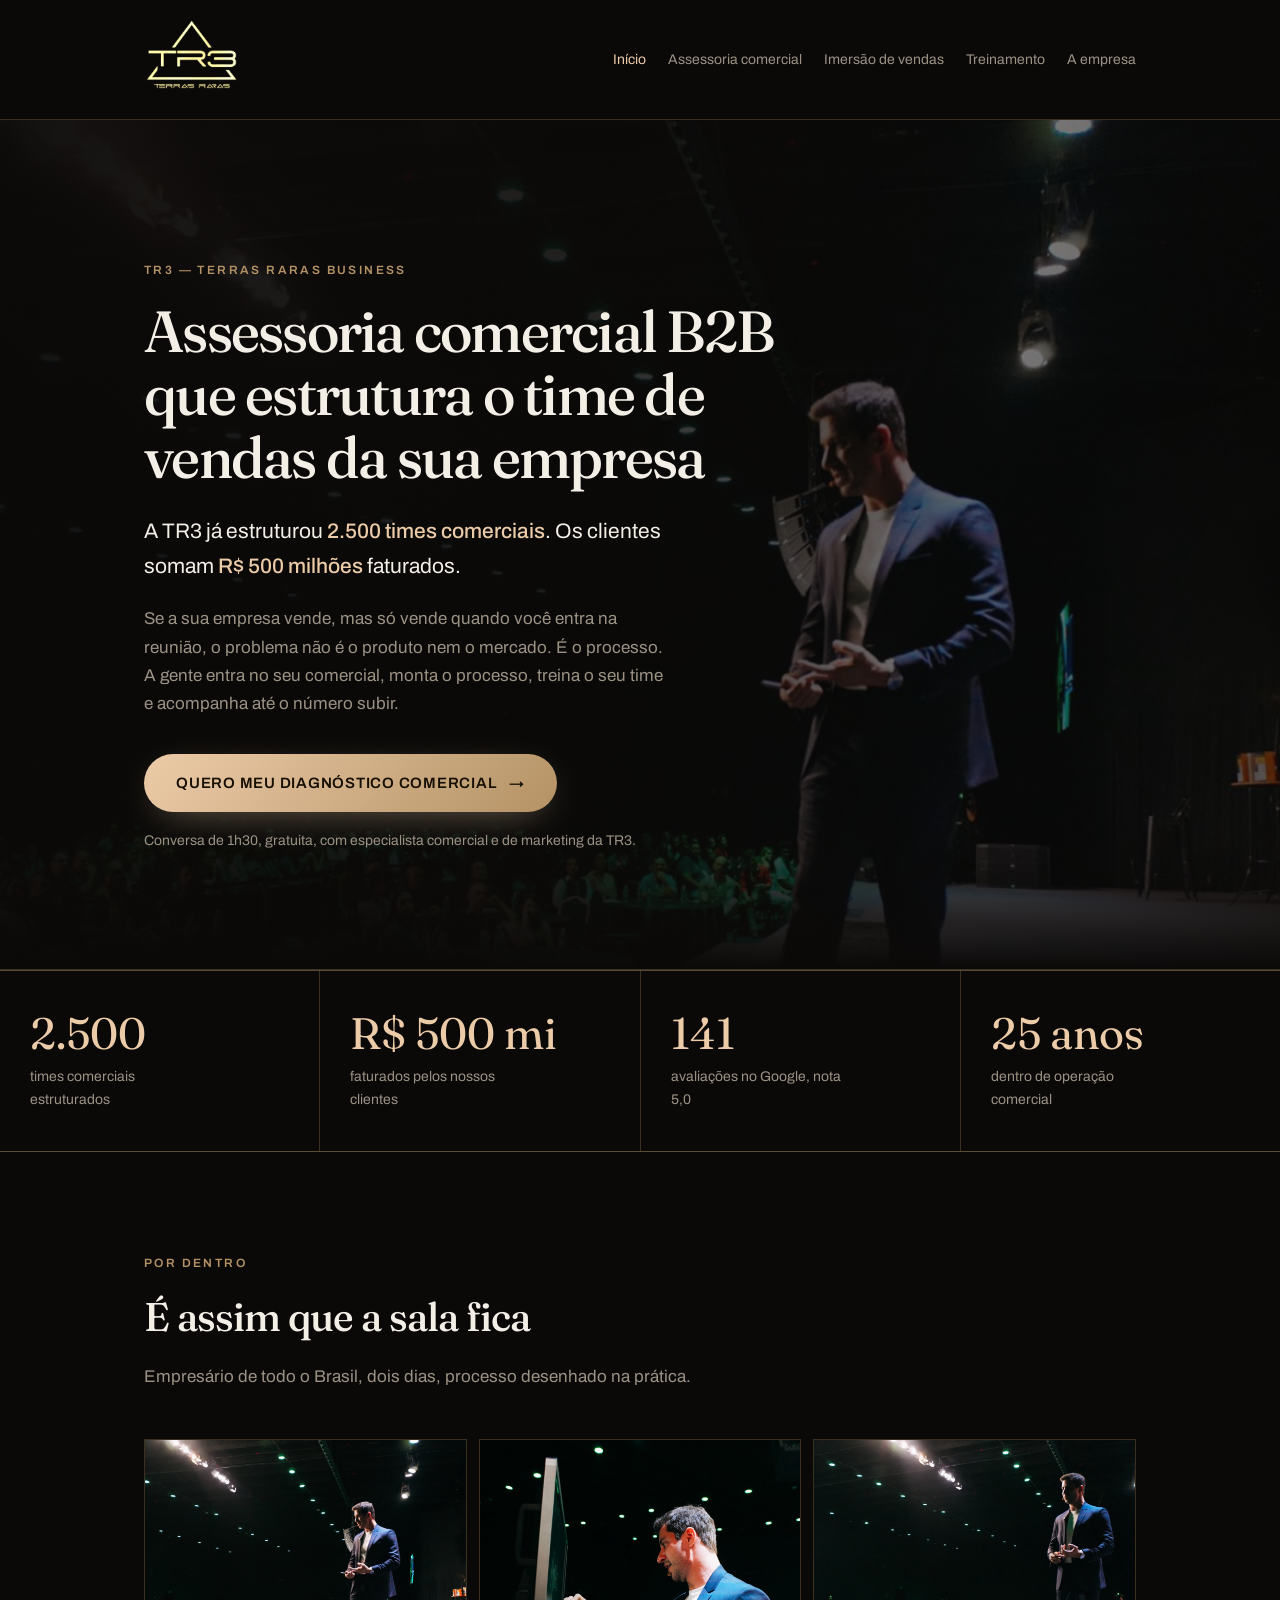
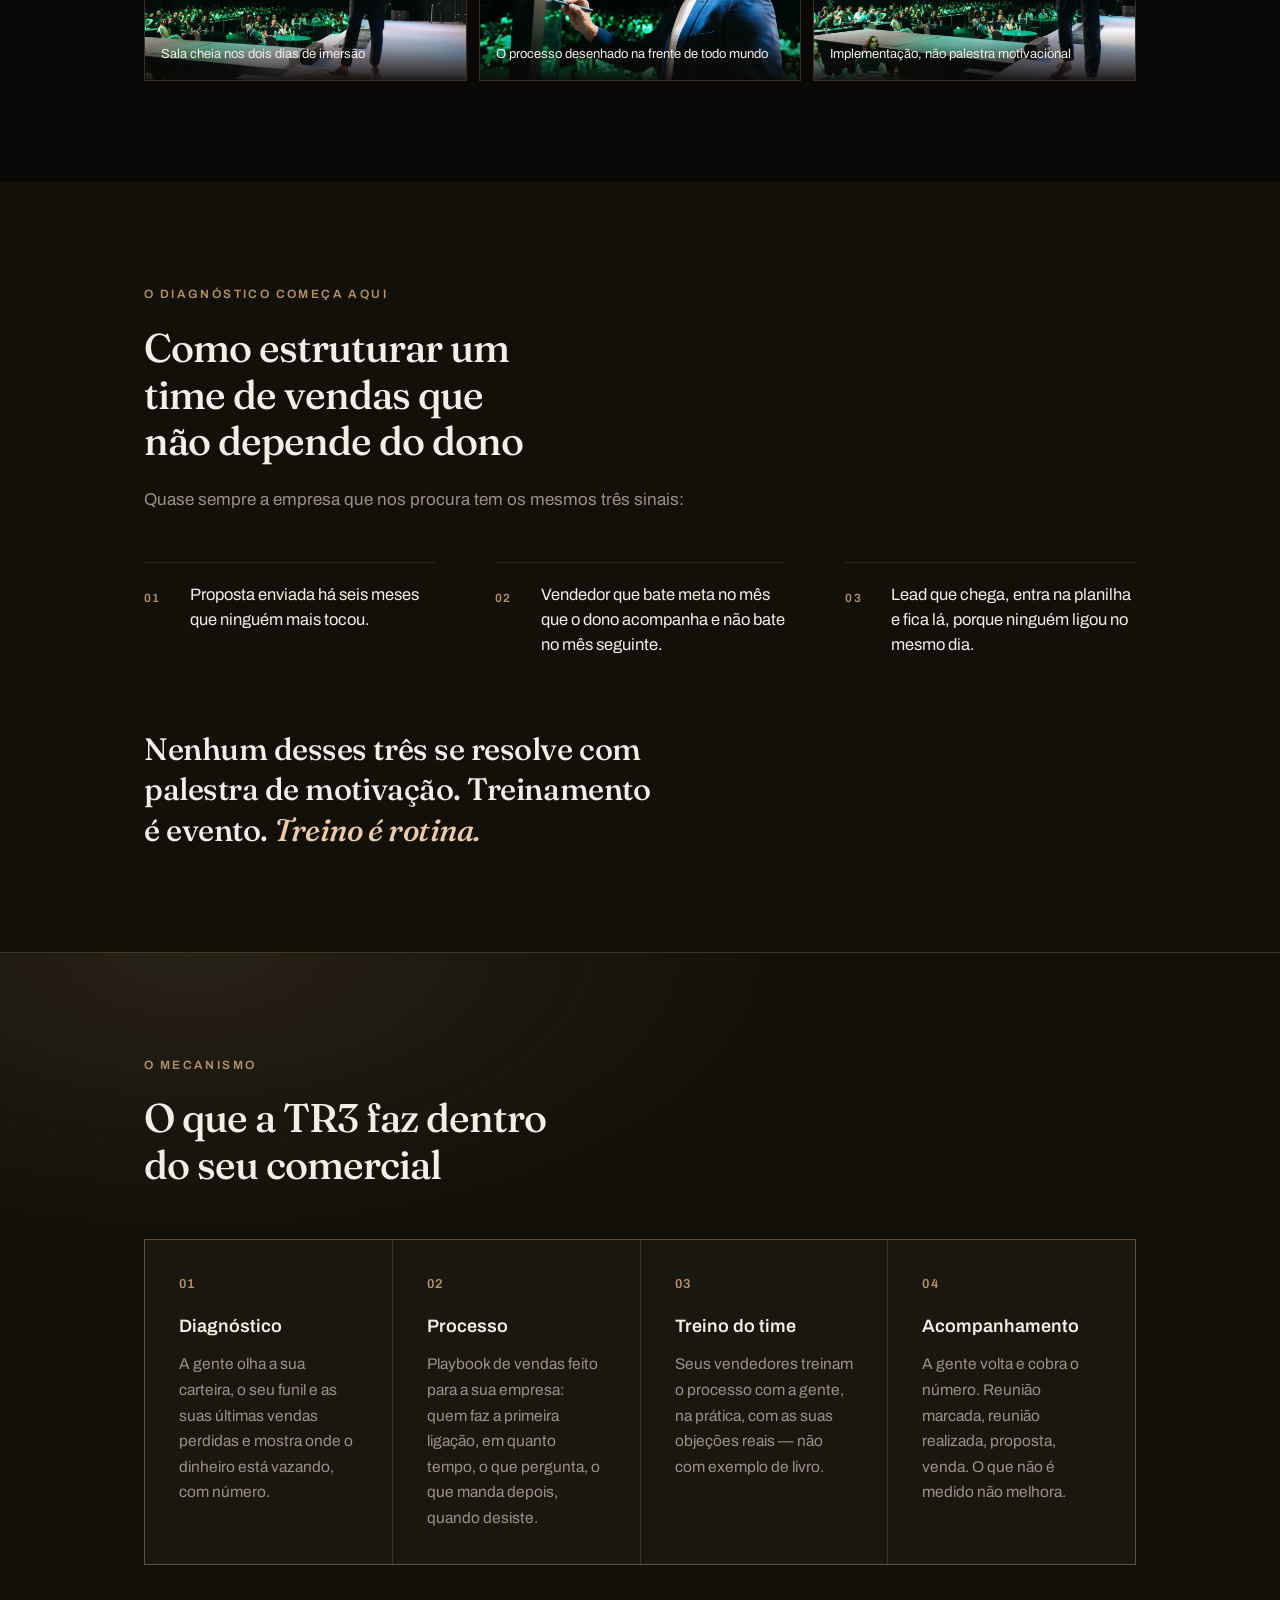
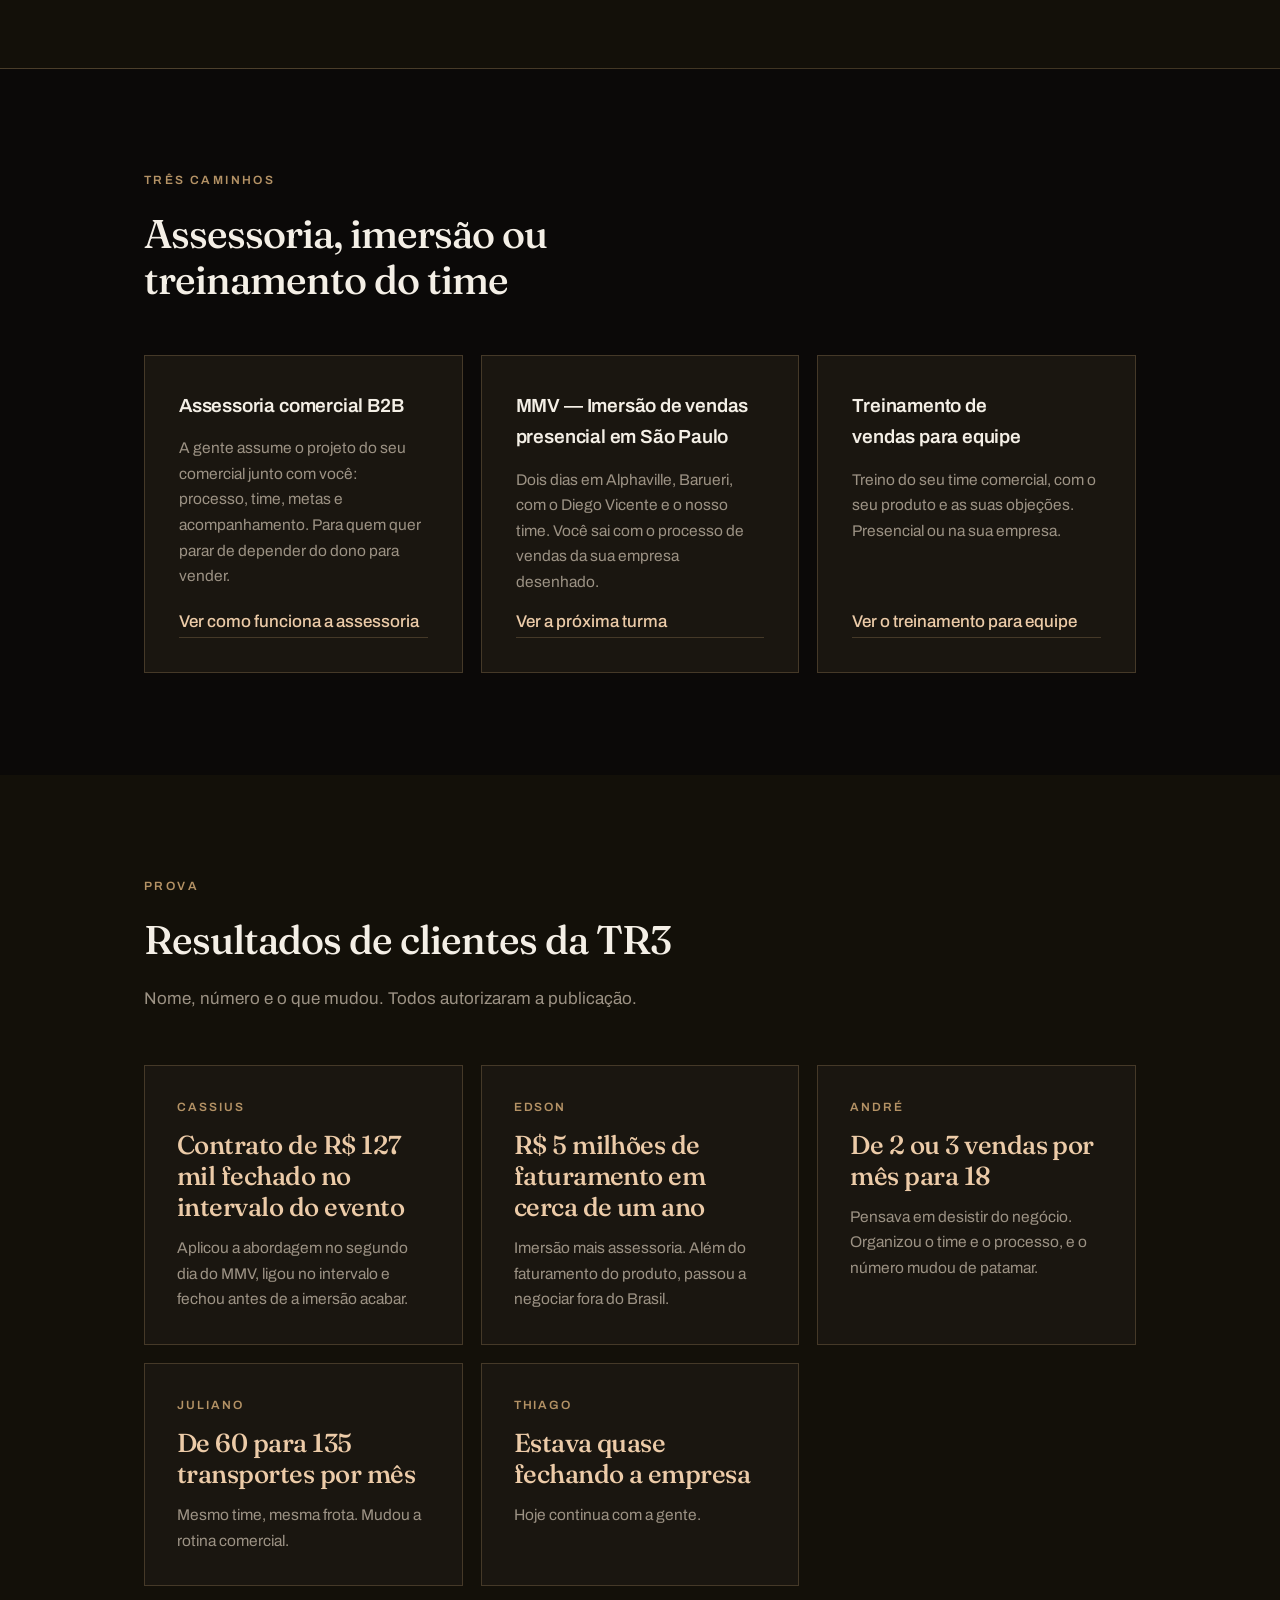
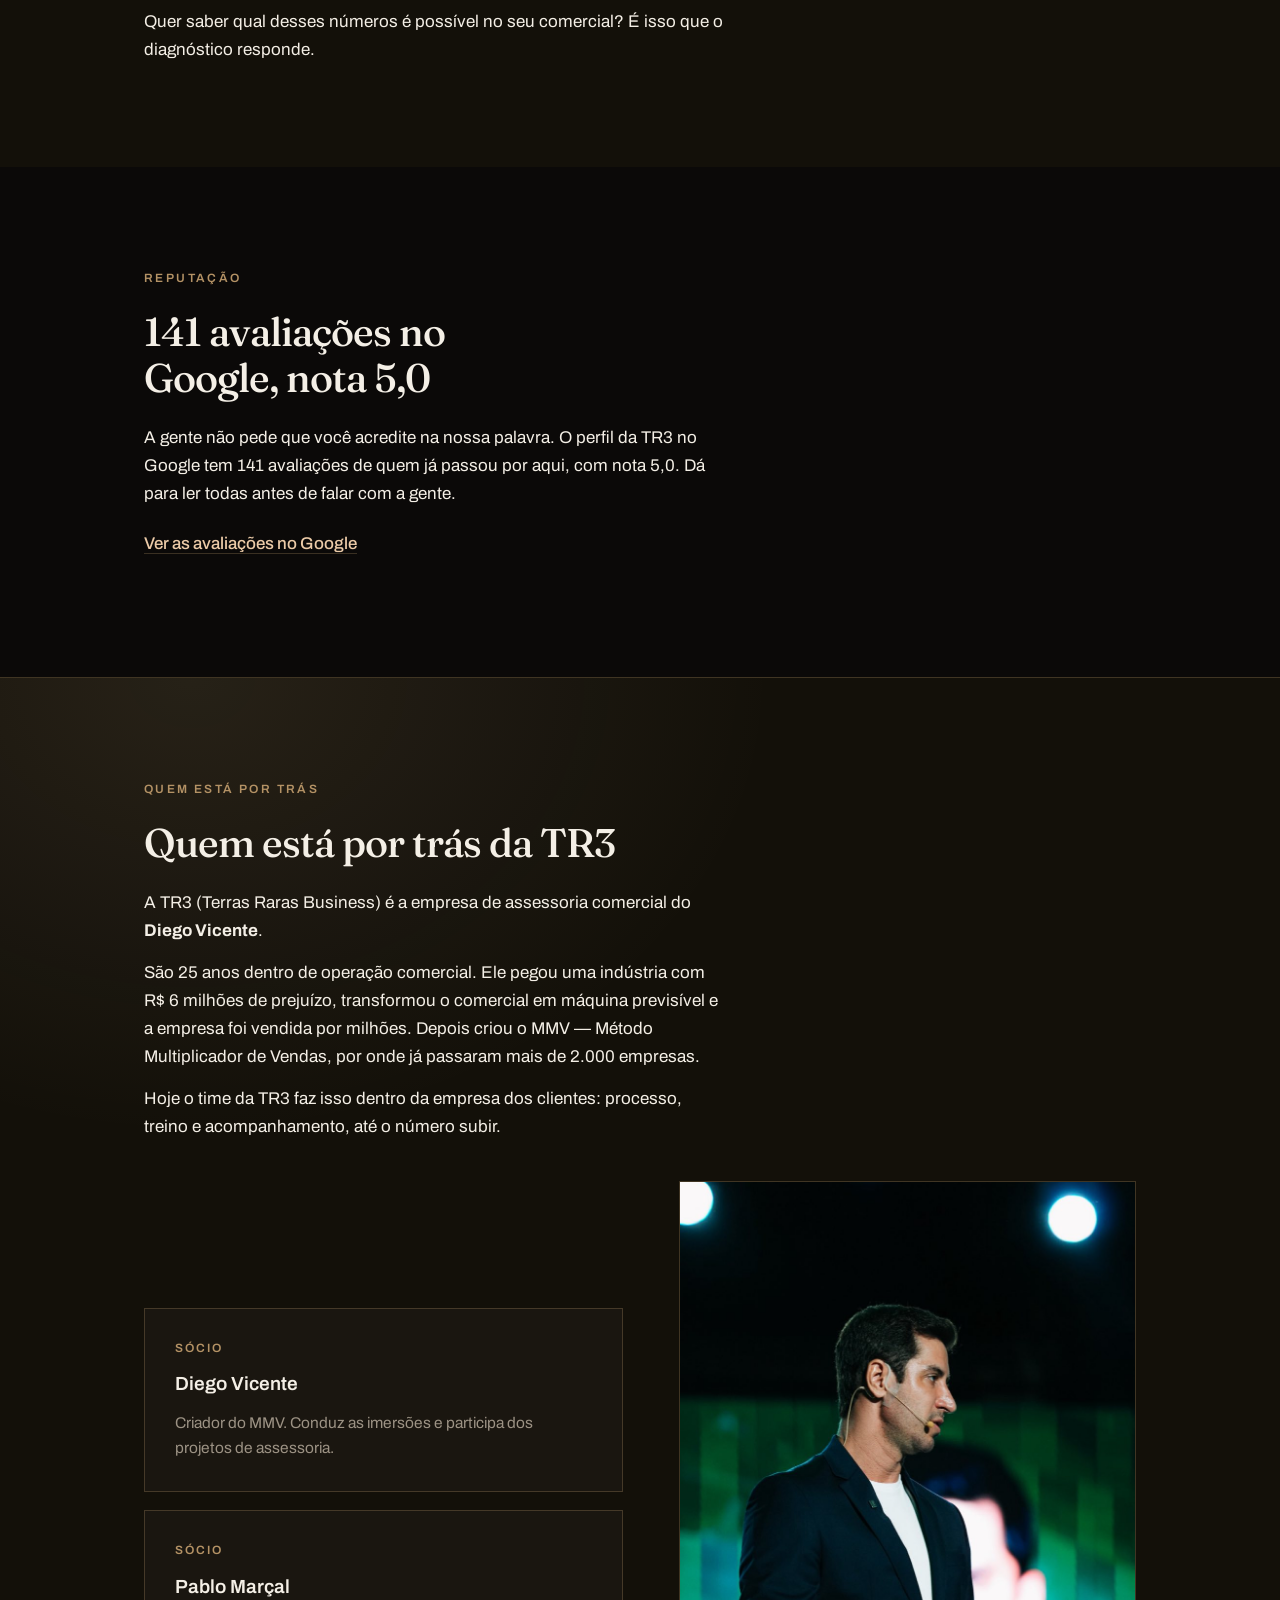
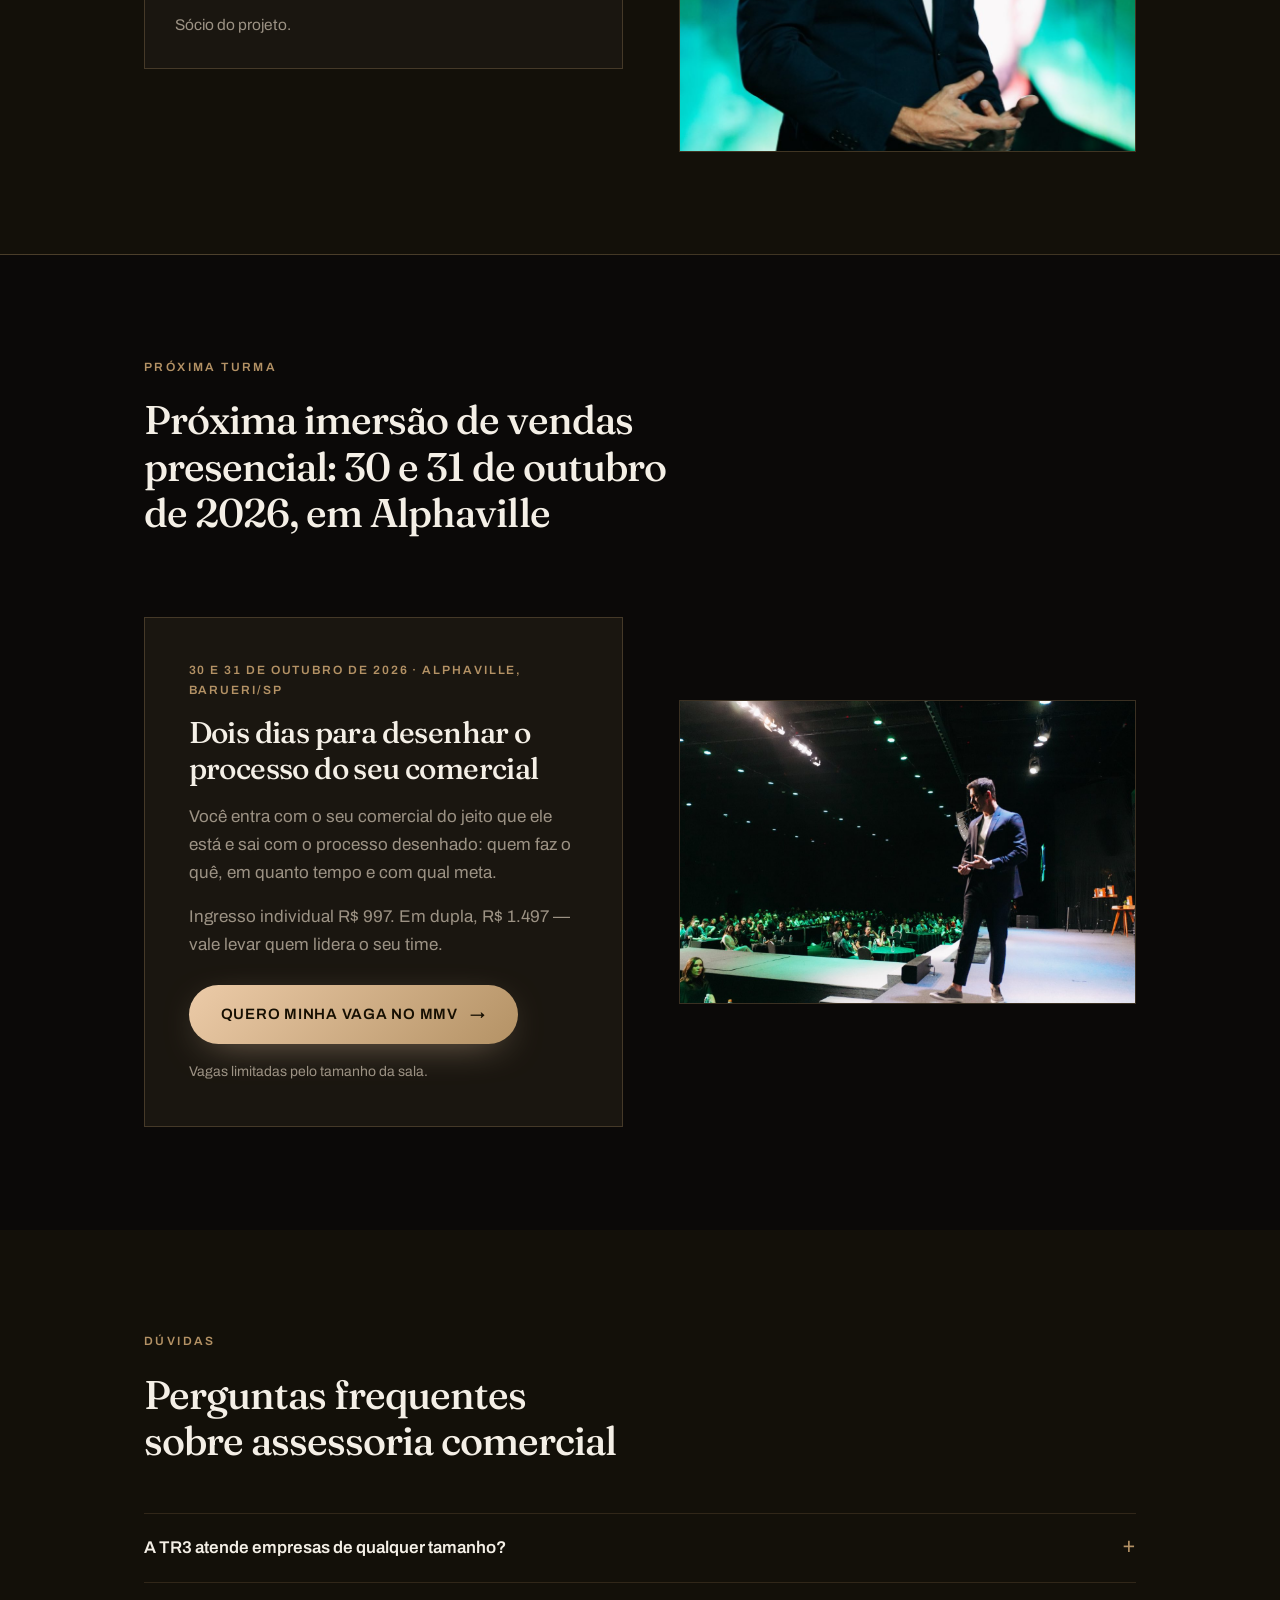
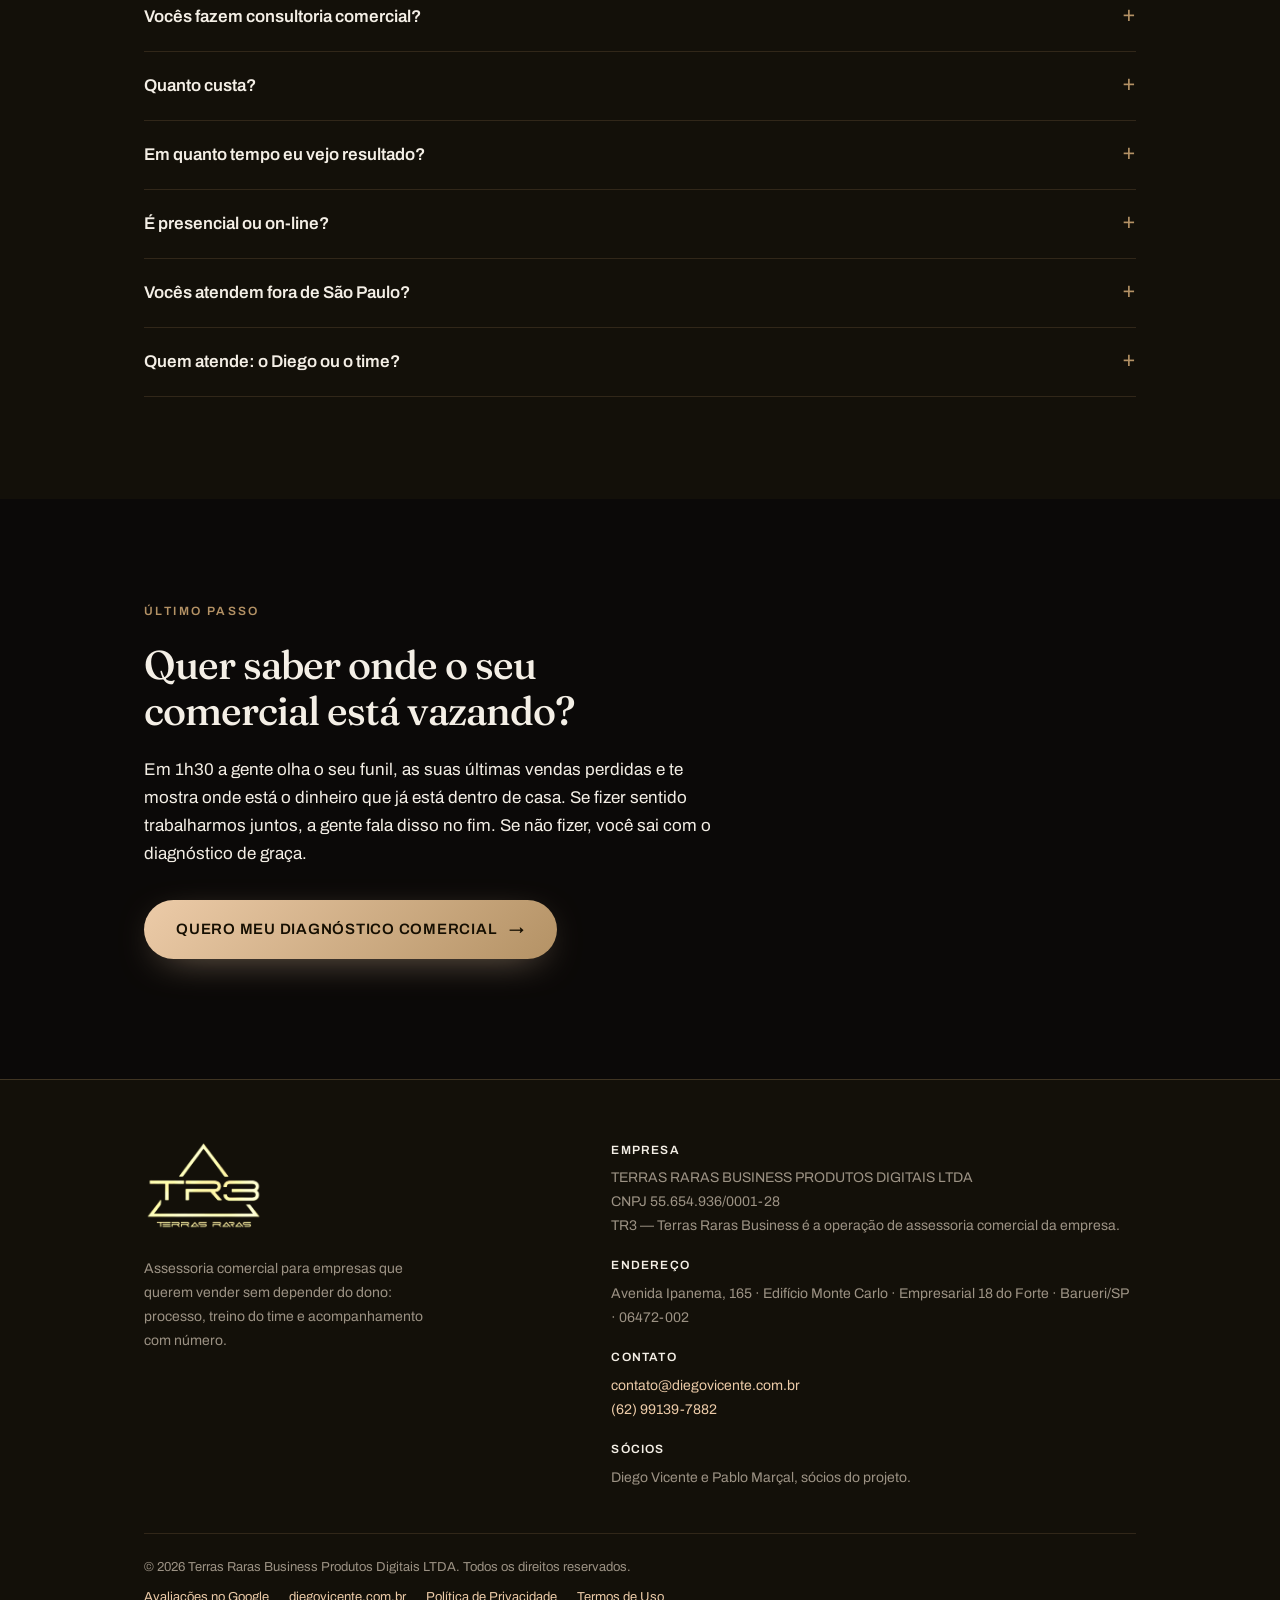
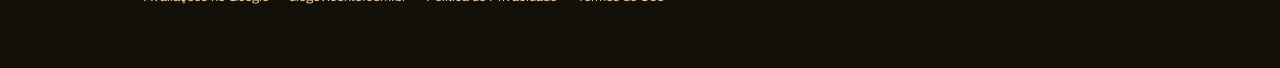
==== commit 2a180690: "Logo oficial da TR3 e fotografia do evento nas páginas A página estava sem imagem nenhuma, e havia m" ====
--- a/index.html
+++ b/index.html
@@ -38,15 +38,12 @@
 <body>
 <header class="topbar">
   <div class="wrap">
-    <a href="/" aria-label="TR3 — Terras Raras Business, página inicial"><span class="marca">
-  <span class="marca-simbolo"><svg viewBox="0 0 393 393" role="img" aria-label="TR3" xmlns="http://www.w3.org/2000/svg"><defs><linearGradient id="gm" x1="196" y1="1" x2="196" y2="392" gradientUnits="userSpaceOnUse"><stop offset="0" stop-color="#ECCBA8"/><stop offset="1" stop-color="#B49265"/></linearGradient></defs><path fill="url(#gm)" d="m56.98,179.28c-6.62-.82-13.25-1.05-19.88-1.07.76-9.18,2.08-18.11,3.94-26.77,1.62,3.26,3.51,6.42,5.71,9.45,5.23,7.19,12.32,12.19,20.04,18.44-4.16,0-7.02.3-9.8-.05Zm130.13,30.97c5.53,15.39,8.45,31.27,6.6,48.3-1.43-.54-1.84-1.73-2.53-2.72-23.41-33.53-54.7-56.39-93.62-68.77-3.3-1.05-3.82-3.03-4.32-5.88-4.53-25.7-21.45-44.64-46.01-52.12,2.54-7.4,5.5-14.56,8.87-21.44,11.66.81,23.11,2.95,34.13,6.84,47.16,16.66,79.88,48.45,96.88,95.78Zm-37.77-33.35c-.04-11.28-10.45-21.26-22-21.07-8.48.13-13.17,4.84-13.27,13.33-.14,11.02,10.89,21.7,22.63,21.92,7.2.14,12.68-6.01,12.65-14.18Zm-112.6,33.25c.6-.34,1.19-.7,1.75-1.1.14-.1.15-.39.56-1.54-.82,0-1.63,0-2.45,0,.04.89.09,1.77.14,2.65ZM162.64,14.43c4.87,4.17,8.4,10.19,8.57,16.04.24,8.23-5.32,13.92-13.64,13.96-10.43.05-19.82-8.31-21.44-18.44-11.82,6.2-22.78,13.46-32.77,21.71,6.85,23.22,20.21,43.48,40.16,60.65,9.09,7.83,19.07,14.55,27.61,23.11,8.3,8.33,15.23,17.75,23.82,28.77,0-14.93.04-27.75-.02-40.58-.02-3.72-3.23-2.93-5.42-3.51-26.85-7.11-43.72-23.86-49.83-51.21-1.33-5.96-.35-7.95,6.42-6.56,19.75,4.06,34.28,14.96,44.56,31.98,1.01,1.68,1.89,3.44,2.86,5.14.08.14.38.17,1.56.64,0-4.34,0-8.34,0-12.35,0-24.8.12-49.6-.11-74.39-.01-1.52.08-2.78.36-3.8-11.36,2.18-22.27,5.14-32.68,8.84Zm26.05,300.53c1.1,3.67,2.53,7.52,1.6,11.55-4.45,19.22-11.17,37.54-20.96,54.64-65.47-20.86-112.21-70.04-127.55-135.87,7.45-7.48,12.9-17.11,16.22-28.96,1.82-6.52,4.48-8.16,10.58-7.05,27.91,5.08,52.66,16.71,74.12,35.25,6.78,5.86,6.53,5.94-1.61,9.26-22.09,9.01-35.43,25.44-40.3,48.74-.97,4.62-.39,7.65,5.9,6.18,12.95-3.02,24.41-8.34,34.09-17.76,8.51-8.28,13.35-18.56,17.84-29.55,1.05.84,1.94,1.31,2.52,2.03,12.46,15.43,21.88,32.52,27.56,51.54Zm-85.11-67.96c-.02-8.36-5.67-14.29-13.53-14.2-10.95.13-21.68,10.84-21.85,21.82-.13,8.13,5.44,13.56,13.95,13.59,10.28.04,21.45-11.02,21.43-21.21ZM354.69,1.18v78.64c-6.98,1-13.88,2.45-20.82,3.08-.77-2.6.59-3.95,1.3-5.44,8.04-17.01,12.84-34.95,14.18-53.66,1.52-21.19,1.21-21.22-19.66-21.15-1.23,0-2.46.08-3.68,0-3.51-.25-4.67,1.44-4.74,4.83-.11,5.13-.63,10.25-1.07,15.36-3.17,37.37-20.56,66.95-49.85,89.73-14,10.89-27.26,22.41-37.76,36.83-2.24,3.07-4.68,6-8.36,10.7,0-30.85.27-59.33-.19-87.79-.12-7.28,1.58-10.38,9.05-12.45,25.45-7.05,40.62-24.46,46.56-50,1.56-6.69.15-8.09-6.67-6.61-19.47,4.23-34.45,14.73-44.31,32.24-.98,1.75-1.18,4.28-4.47,4.77,0-10.74-.11-21.24.05-31.74.06-4.31-1.33-6.27-5.96-5.98-1.33.08-2.66.15-3.99.19,9.31-1.03,18.88-1.56,28.68-1.56h111.7Zm-76.91,75.94c.12-9.36-5.35-14.5-14.75-13.88-7.78.51-16.85,7.66-19.23,15.15-3.62,11.42,2.91,21.02,13.77,20.23,10.75-.78,20.08-10.71,20.21-21.49Zm-191.98,4.82c-1.7-4.06-3.36-8.08-4.94-12.11-2.97,3.48-5.81,7.08-8.51,10.79,4.27.93,8.61,2.26,13.45,1.32Zm249.33,30.94c6.47-2.01,13-3.3,19.56-4.12v43.25c-4.68,6.61-8.21,14.38-10.58,23.28-1.27,4.77-3.24,6.59-8.04,7.72-31.64,7.46-59.66,21.88-83.47,44.29-10.11,9.51-18.74,20.31-28.08,32.11,0-5.62-.34-9.77.08-13.84.65-6.32,1.3-12.71,2.86-18.84,14.72-57.92,50.38-96.07,107.68-113.85Zm-10.48,43.86c0-8.82-4.74-13.73-13.4-13.87-10.95-.18-22.1,11.19-21.91,22.34.13,7.64,5.87,13.1,13.72,13.05,11.32-.08,21.58-10.31,21.59-21.52Zm30.04,116.95v118.46h-98.28c-11.28-17.23-19.36-36.19-25.22-56.33-1.62-5.57-3.46-11.22-1.68-17.29,11.56-39.46,34.9-69.67,70.35-90.62,4.94-2.92,6.51-2,8.4,3.38,7.95,22.61,23.53,36.63,46.44,42.41Zm-44.69,7.01c.35-11.71-9.71-22.59-21.08-22.8-7.86-.15-13.84,5.11-14.38,12.64-.72,10.23,10.37,22.35,20.79,22.7,9.04.31,14.42-4.29,14.67-12.53Zm12.08-63.77c.89,3.38,3.6,3.12,5.36,4.03,11.6,6.07,20.81,13.94,27.25,23.96v-36.24c-5.53.71-11.03,1.78-16.49,3.39-5.35,1.58-10.68,3.22-16.11,4.85Zm-112.49,146.64c-3.9,8.81-7.54,16.92-11.53,24.67,7.96,1.43,16.14,2.48,24.52,3.12-3.16-5.8-6.04-11.74-8.59-17.88-1.2-2.9-2.54-5.73-4.39-9.91Z"/></svg></span>
-  <span class="marca-texto"><strong>TR3</strong><em>Terras Raras Business</em></span>
-</span></a>
+    <a href="/" aria-label="TR3 — Terras Raras Business, página inicial"><span class="marca"><img class="marca-img" src="/assets/logo-tr3.png" alt="TR3 — Terras Raras" width="512" height="400"></span></a>
     <nav class="nav"><a href="/" aria-current="page">Início</a><a href="/assessoria-comercial-b2b/">Assessoria comercial</a><a href="/imersao-de-vendas-sao-paulo/">Imersão de vendas</a><a href="/treinamento-de-vendas-para-equipe/">Treinamento</a><a href="/a-empresa/">A empresa</a></nav>
   </div>
 </header>
 <main>
-<div class="hero">
+<div class="hero hero-foto">
   <div class="wrap">
     <p class="eyebrow">TR3 — Terras Raras Business</p>
     <h1>Assessoria comercial B2B que estrutura o time de vendas da sua empresa</h1>
@@ -68,6 +65,19 @@
 </div>
 
 <section>
+  <div class="wrap">
+    <p class="eyebrow">Por dentro</p>
+    <h2>É assim que a sala fica</h2>
+    <p class="lead-muted">Empresário de todo o Brasil, dois dias, processo desenhado na prática.</p>
+    <div class="galeria">
+      <figure><img src="/assets/fotos/evento-3.jpg" alt="Diego Vicente no palco do MMV, com a plateia de empresários sentada às mesas" loading="lazy" width="1400" height="933"><figcaption>Sala cheia nos dois dias de imersão</figcaption></figure>
+      <figure><img src="/assets/fotos/evento-1.jpg" alt="Diego Vicente desenhando o processo comercial em uma tela durante o MMV" loading="lazy" width="1400" height="933"><figcaption>O processo desenhado na frente de todo mundo</figcaption></figure>
+      <figure><img src="/assets/fotos/evento-2.jpg" alt="Momento da imersão MMV em Alphaville" loading="lazy" width="1400" height="933"><figcaption>Implementação, não palestra motivacional</figcaption></figure>
+    </div>
+  </div>
+</section>
+
+<section class="band">
   <div class="wrap">
     <p class="eyebrow">O diagnóstico começa aqui</p>
     <h2>Como estruturar um time de vendas que não depende do dono</h2>
@@ -188,17 +198,25 @@
       <p>Hoje o time da TR3 faz isso dentro da empresa dos clientes: processo, treino e acompanhamento,
         até o número subir.</p>
     </div>
-    <div class="people">
-      <div class="person">
-        <p class="role">Sócio</p>
-        <h3>Diego Vicente</h3>
-        <p>Criador do MMV. Conduz as imersões e participa dos projetos de assessoria.</p>
-      </div>
-      <div class="person">
-        <p class="role">Sócio</p>
-        <h3>Pablo Marçal</h3>
-        <p>Sócio do projeto.</p>
-      </div>
+    <div class="split">
+      <div>
+        <div class="people">
+              <div class="person">
+            <p class="role">Sócio</p>
+            <h3>Diego Vicente</h3>
+            <p>Criador do MMV. Conduz as imersões e participa dos projetos de assessoria.</p>
+          </div>
+          <div class="person">
+            <p class="role">Sócio</p>
+            <h3>Pablo Marçal</h3>
+            <p>Sócio do projeto.</p>
+            <!-- FOTO DOS SOCIOS: entra aqui quando o Diego enviar o arquivo -->
+          </div>
+        </div>
+      </div>
+      <figure class="split-foto">
+        <img src="/assets/fotos/evento-4.jpg" alt="Diego Vicente conduzindo a imersão MMV" loading="lazy" width="1400" height="1750">
+      </figure>
     </div>
   </div>
 </section>
@@ -208,7 +226,8 @@
   <div class="wrap">
     <p class="eyebrow">Próxima turma</p>
     <h2>Próxima imersão de vendas presencial: 30 e 31 de outubro de 2026, em Alphaville</h2>
-    <div class="event">
+    <div class="split">
+      <div class="event">
       <p class="when">30 e 31 de outubro de 2026 &middot; Alphaville, Barueri/SP</p>
       <h3>Dois dias para desenhar o processo do seu comercial</h3>
       <p>Você entra com o seu comercial do jeito que ele está e sai com o processo desenhado: quem faz o
@@ -216,6 +235,10 @@
       <p>Ingresso individual R$ 997. Em dupla, R$ 1.497 — vale levar quem lidera o seu time.</p>
       <p style="margin-top:26px"><a class="cta" href="https://diegovicente.com.br/?utm_source=grupotr3&utm_medium=organico&utm_campaign=institucional&utm_content=home-mmv-out26#agendar">Quero minha vaga no MMV <span class="arrow">&rarr;</span></a></p>
       <p class="cta-note">Vagas limitadas pelo tamanho da sala.</p>
+      </div>
+      <figure class="split-foto split-foto-larga">
+        <img src="/assets/fotos/evento-3.jpg" alt="Plateia do MMV em Alphaville" loading="lazy" width="1400" height="933">
+      </figure>
     </div>
   </div>
 </section>
@@ -243,10 +266,7 @@
   <div class="wrap">
     <div class="foot-grid">
       <div>
-        <span class="marca marca-foot">
-  <span class="marca-simbolo"><svg viewBox="0 0 393 393" role="img" aria-label="TR3" xmlns="http://www.w3.org/2000/svg"><defs><linearGradient id="gmf" x1="196" y1="1" x2="196" y2="392" gradientUnits="userSpaceOnUse"><stop offset="0" stop-color="#ECCBA8"/><stop offset="1" stop-color="#B49265"/></linearGradient></defs><path fill="url(#gmf)" d="m56.98,179.28c-6.62-.82-13.25-1.05-19.88-1.07.76-9.18,2.08-18.11,3.94-26.77,1.62,3.26,3.51,6.42,5.71,9.45,5.23,7.19,12.32,12.19,20.04,18.44-4.16,0-7.02.3-9.8-.05Zm130.13,30.97c5.53,15.39,8.45,31.27,6.6,48.3-1.43-.54-1.84-1.73-2.53-2.72-23.41-33.53-54.7-56.39-93.62-68.77-3.3-1.05-3.82-3.03-4.32-5.88-4.53-25.7-21.45-44.64-46.01-52.12,2.54-7.4,5.5-14.56,8.87-21.44,11.66.81,23.11,2.95,34.13,6.84,47.16,16.66,79.88,48.45,96.88,95.78Zm-37.77-33.35c-.04-11.28-10.45-21.26-22-21.07-8.48.13-13.17,4.84-13.27,13.33-.14,11.02,10.89,21.7,22.63,21.92,7.2.14,12.68-6.01,12.65-14.18Zm-112.6,33.25c.6-.34,1.19-.7,1.75-1.1.14-.1.15-.39.56-1.54-.82,0-1.63,0-2.45,0,.04.89.09,1.77.14,2.65ZM162.64,14.43c4.87,4.17,8.4,10.19,8.57,16.04.24,8.23-5.32,13.92-13.64,13.96-10.43.05-19.82-8.31-21.44-18.44-11.82,6.2-22.78,13.46-32.77,21.71,6.85,23.22,20.21,43.48,40.16,60.65,9.09,7.83,19.07,14.55,27.61,23.11,8.3,8.33,15.23,17.75,23.82,28.77,0-14.93.04-27.75-.02-40.58-.02-3.72-3.23-2.93-5.42-3.51-26.85-7.11-43.72-23.86-49.83-51.21-1.33-5.96-.35-7.95,6.42-6.56,19.75,4.06,34.28,14.96,44.56,31.98,1.01,1.68,1.89,3.44,2.86,5.14.08.14.38.17,1.56.64,0-4.34,0-8.34,0-12.35,0-24.8.12-49.6-.11-74.39-.01-1.52.08-2.78.36-3.8-11.36,2.18-22.27,5.14-32.68,8.84Zm26.05,300.53c1.1,3.67,2.53,7.52,1.6,11.55-4.45,19.22-11.17,37.54-20.96,54.64-65.47-20.86-112.21-70.04-127.55-135.87,7.45-7.48,12.9-17.11,16.22-28.96,1.82-6.52,4.48-8.16,10.58-7.05,27.91,5.08,52.66,16.71,74.12,35.25,6.78,5.86,6.53,5.94-1.61,9.26-22.09,9.01-35.43,25.44-40.3,48.74-.97,4.62-.39,7.65,5.9,6.18,12.95-3.02,24.41-8.34,34.09-17.76,8.51-8.28,13.35-18.56,17.84-29.55,1.05.84,1.94,1.31,2.52,2.03,12.46,15.43,21.88,32.52,27.56,51.54Zm-85.11-67.96c-.02-8.36-5.67-14.29-13.53-14.2-10.95.13-21.68,10.84-21.85,21.82-.13,8.13,5.44,13.56,13.95,13.59,10.28.04,21.45-11.02,21.43-21.21ZM354.69,1.18v78.64c-6.98,1-13.88,2.45-20.82,3.08-.77-2.6.59-3.95,1.3-5.44,8.04-17.01,12.84-34.95,14.18-53.66,1.52-21.19,1.21-21.22-19.66-21.15-1.23,0-2.46.08-3.68,0-3.51-.25-4.67,1.44-4.74,4.83-.11,5.13-.63,10.25-1.07,15.36-3.17,37.37-20.56,66.95-49.85,89.73-14,10.89-27.26,22.41-37.76,36.83-2.24,3.07-4.68,6-8.36,10.7,0-30.85.27-59.33-.19-87.79-.12-7.28,1.58-10.38,9.05-12.45,25.45-7.05,40.62-24.46,46.56-50,1.56-6.69.15-8.09-6.67-6.61-19.47,4.23-34.45,14.73-44.31,32.24-.98,1.75-1.18,4.28-4.47,4.77,0-10.74-.11-21.24.05-31.74.06-4.31-1.33-6.27-5.96-5.98-1.33.08-2.66.15-3.99.19,9.31-1.03,18.88-1.56,28.68-1.56h111.7Zm-76.91,75.94c.12-9.36-5.35-14.5-14.75-13.88-7.78.51-16.85,7.66-19.23,15.15-3.62,11.42,2.91,21.02,13.77,20.23,10.75-.78,20.08-10.71,20.21-21.49Zm-191.98,4.82c-1.7-4.06-3.36-8.08-4.94-12.11-2.97,3.48-5.81,7.08-8.51,10.79,4.27.93,8.61,2.26,13.45,1.32Zm249.33,30.94c6.47-2.01,13-3.3,19.56-4.12v43.25c-4.68,6.61-8.21,14.38-10.58,23.28-1.27,4.77-3.24,6.59-8.04,7.72-31.64,7.46-59.66,21.88-83.47,44.29-10.11,9.51-18.74,20.31-28.08,32.11,0-5.62-.34-9.77.08-13.84.65-6.32,1.3-12.71,2.86-18.84,14.72-57.92,50.38-96.07,107.68-113.85Zm-10.48,43.86c0-8.82-4.74-13.73-13.4-13.87-10.95-.18-22.1,11.19-21.91,22.34.13,7.64,5.87,13.1,13.72,13.05,11.32-.08,21.58-10.31,21.59-21.52Zm30.04,116.95v118.46h-98.28c-11.28-17.23-19.36-36.19-25.22-56.33-1.62-5.57-3.46-11.22-1.68-17.29,11.56-39.46,34.9-69.67,70.35-90.62,4.94-2.92,6.51-2,8.4,3.38,7.95,22.61,23.53,36.63,46.44,42.41Zm-44.69,7.01c.35-11.71-9.71-22.59-21.08-22.8-7.86-.15-13.84,5.11-14.38,12.64-.72,10.23,10.37,22.35,20.79,22.7,9.04.31,14.42-4.29,14.67-12.53Zm12.08-63.77c.89,3.38,3.6,3.12,5.36,4.03,11.6,6.07,20.81,13.94,27.25,23.96v-36.24c-5.53.71-11.03,1.78-16.49,3.39-5.35,1.58-10.68,3.22-16.11,4.85Zm-112.49,146.64c-3.9,8.81-7.54,16.92-11.53,24.67,7.96,1.43,16.14,2.48,24.52,3.12-3.16-5.8-6.04-11.74-8.59-17.88-1.2-2.9-2.54-5.73-4.39-9.91Z"/></svg></span>
-  <span class="marca-texto"><strong>TR3</strong><em>Terras Raras Business</em></span>
-</span>
+        <span class="marca marca-foot"><img class="marca-img" src="/assets/logo-tr3.png" alt="TR3 — Terras Raras" width="512" height="400"></span>
         <p class="foot-tag">Assessoria comercial para empresas que querem vender sem depender do dono:
         processo, treino do time e acompanhamento com número.</p>
       </div>
--- a/assets/site.css
+++ b/assets/site.css
@@ -23,6 +23,8 @@
 .topbar{border-bottom:1px solid var(--gold-dim);padding-block:18px;position:relative;z-index:5}
 .topbar .wrap{display:flex;align-items:center;justify-content:space-between;gap:20px;flex-wrap:wrap}
 .marca{display:inline-flex;align-items:center;gap:14px;text-decoration:none}
+.marca-img{display:block;width:96px;height:auto;filter:invert(1) sepia(1) saturate(1.7) hue-rotate(-12deg) brightness(1.06);mix-blend-mode:screen}
+.marca-foot .marca-img{width:120px}
 .marca-simbolo{display:block;width:42px;flex:0 0 42px}
 .marca-simbolo svg{display:block;width:100%;height:auto}
 .marca-texto{display:flex;flex-direction:column;line-height:1}
@@ -138,3 +140,35 @@
 @media (max-width:720px){.foot-grid{grid-template-columns:1fr}}
 @media (max-width:520px){.marks{grid-template-columns:1fr}.hero h1{max-width:none}}
 @media (prefers-reduced-motion:reduce){*{transition:none!important;animation:none!important}html{scroll-behavior:auto}}
+
+
+/* ---------- imagem: a pagina precisa mostrar o evento, nao so falar dele ---------- */
+.hero-foto{position:relative;overflow:hidden;border-bottom:1px solid var(--gold-dim);
+  padding-block:clamp(72px,11vw,150px) clamp(56px,8vw,104px)}
+.hero-foto::before{content:"";position:absolute;inset:0;
+  background-image:linear-gradient(100deg,rgba(11,9,8,.96) 0%,rgba(11,9,8,.9) 42%,rgba(11,9,8,.55) 72%,rgba(11,9,8,.72) 100%),
+    url("/assets/fotos/evento-3.jpg");
+  background-size:cover;background-position:62% center;pointer-events:none}
+.hero-foto::after{content:"";position:absolute;inset:auto 0 0 0;height:160px;
+  background:linear-gradient(to bottom,transparent,var(--ink));pointer-events:none}
+.hero-foto .wrap{position:relative;z-index:1}
+
+.galeria{display:grid;grid-template-columns:repeat(auto-fit,minmax(260px,1fr));gap:12px;
+  margin-top:clamp(32px,4vw,48px)}
+.galeria figure{margin:0;position:relative;overflow:hidden;border:1px solid var(--gold-dim);
+  aspect-ratio:4/3;max-width:100%}
+.galeria img{width:100%;height:100%;object-fit:cover;display:block;transition:transform .5s ease}
+.galeria figure:hover img{transform:scale(1.04)}
+.galeria figcaption{position:absolute;left:0;right:0;bottom:0;padding:14px 16px;font-size:13px;
+  color:var(--text);background:linear-gradient(to top,rgba(11,9,8,.92),transparent)}
+
+.split{display:grid;grid-template-columns:minmax(0,1.05fr) minmax(0,1fr);gap:clamp(28px,5vw,56px);
+  align-items:center;margin-top:clamp(28px,3.4vw,40px)}
+.split-foto{margin:0;border:1px solid var(--gold-dim);overflow:hidden;aspect-ratio:4/5;max-width:100%}
+.split-foto img{width:100%;height:100%;object-fit:cover;display:block}
+.split-foto-larga{aspect-ratio:3/2}
+
+@media (max-width:820px){
+  .split{grid-template-columns:1fr}
+  .hero-foto::before{background-position:70% center}
+}
